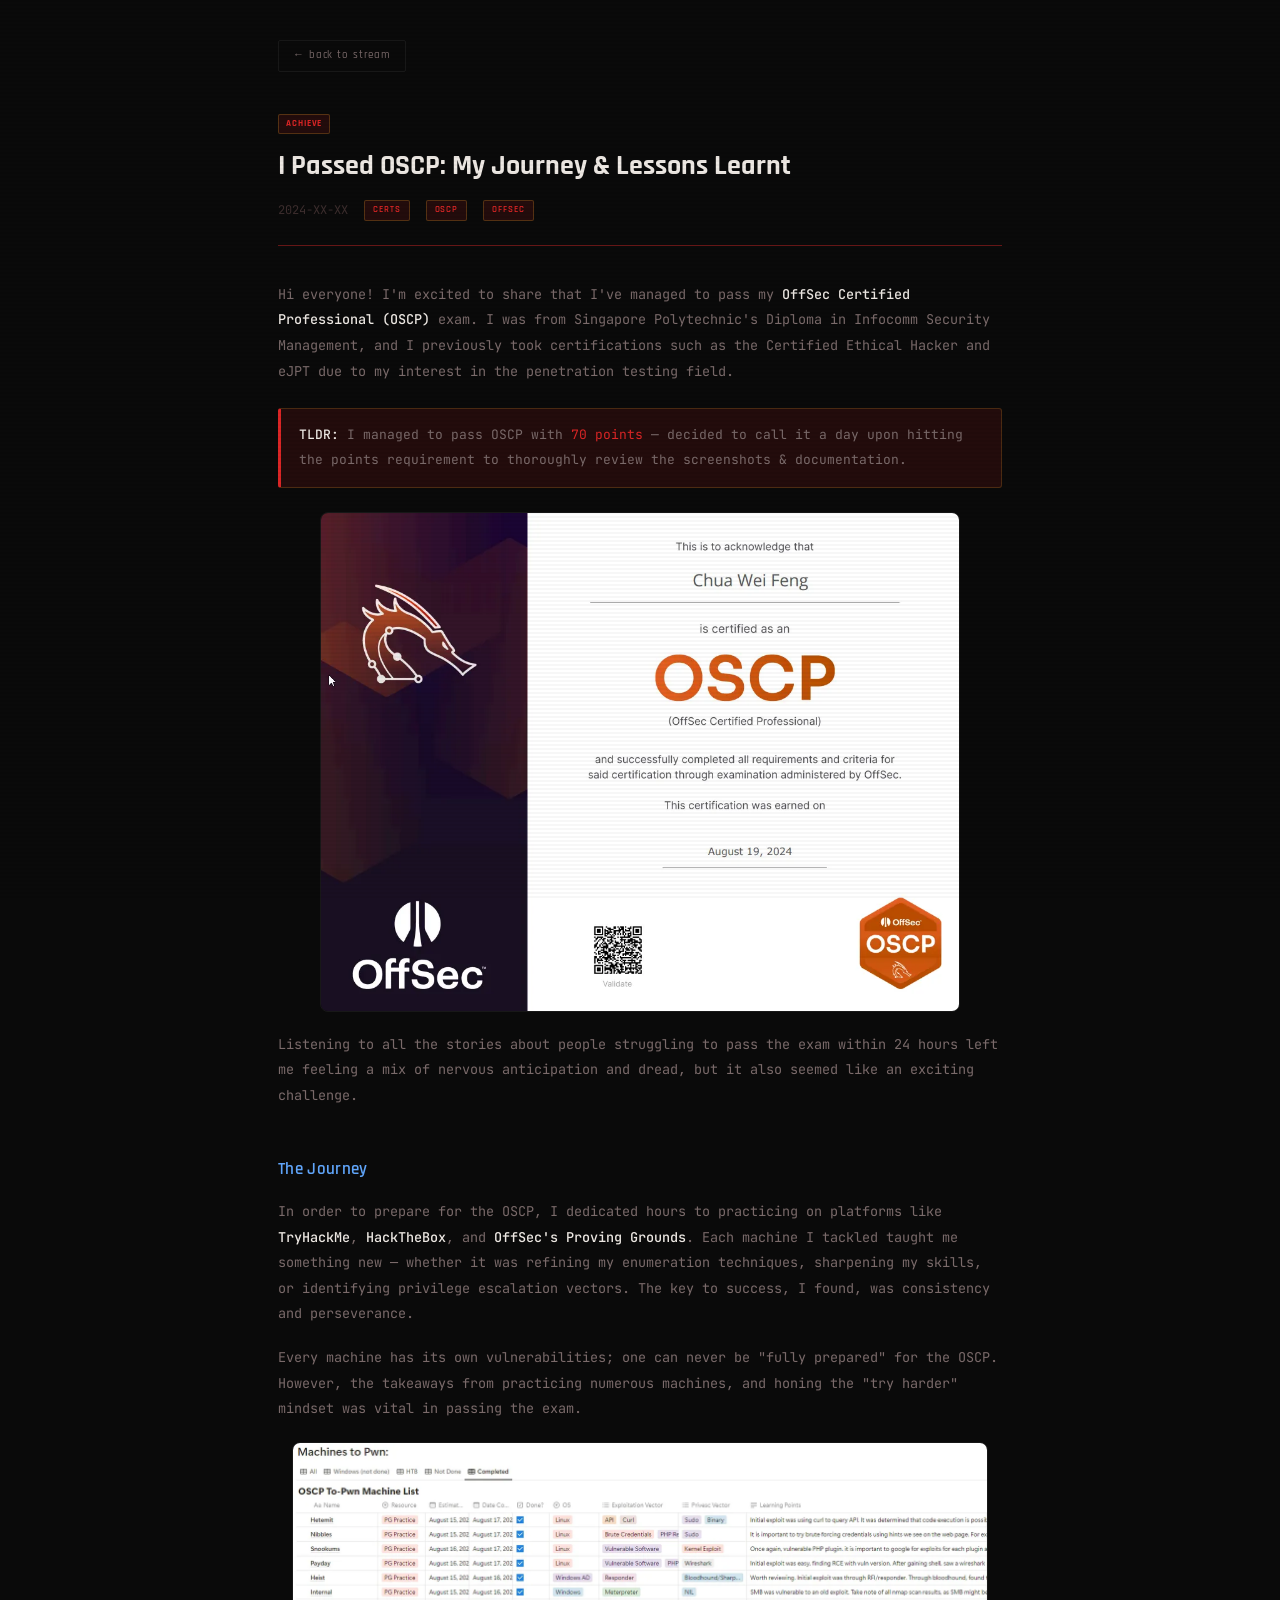
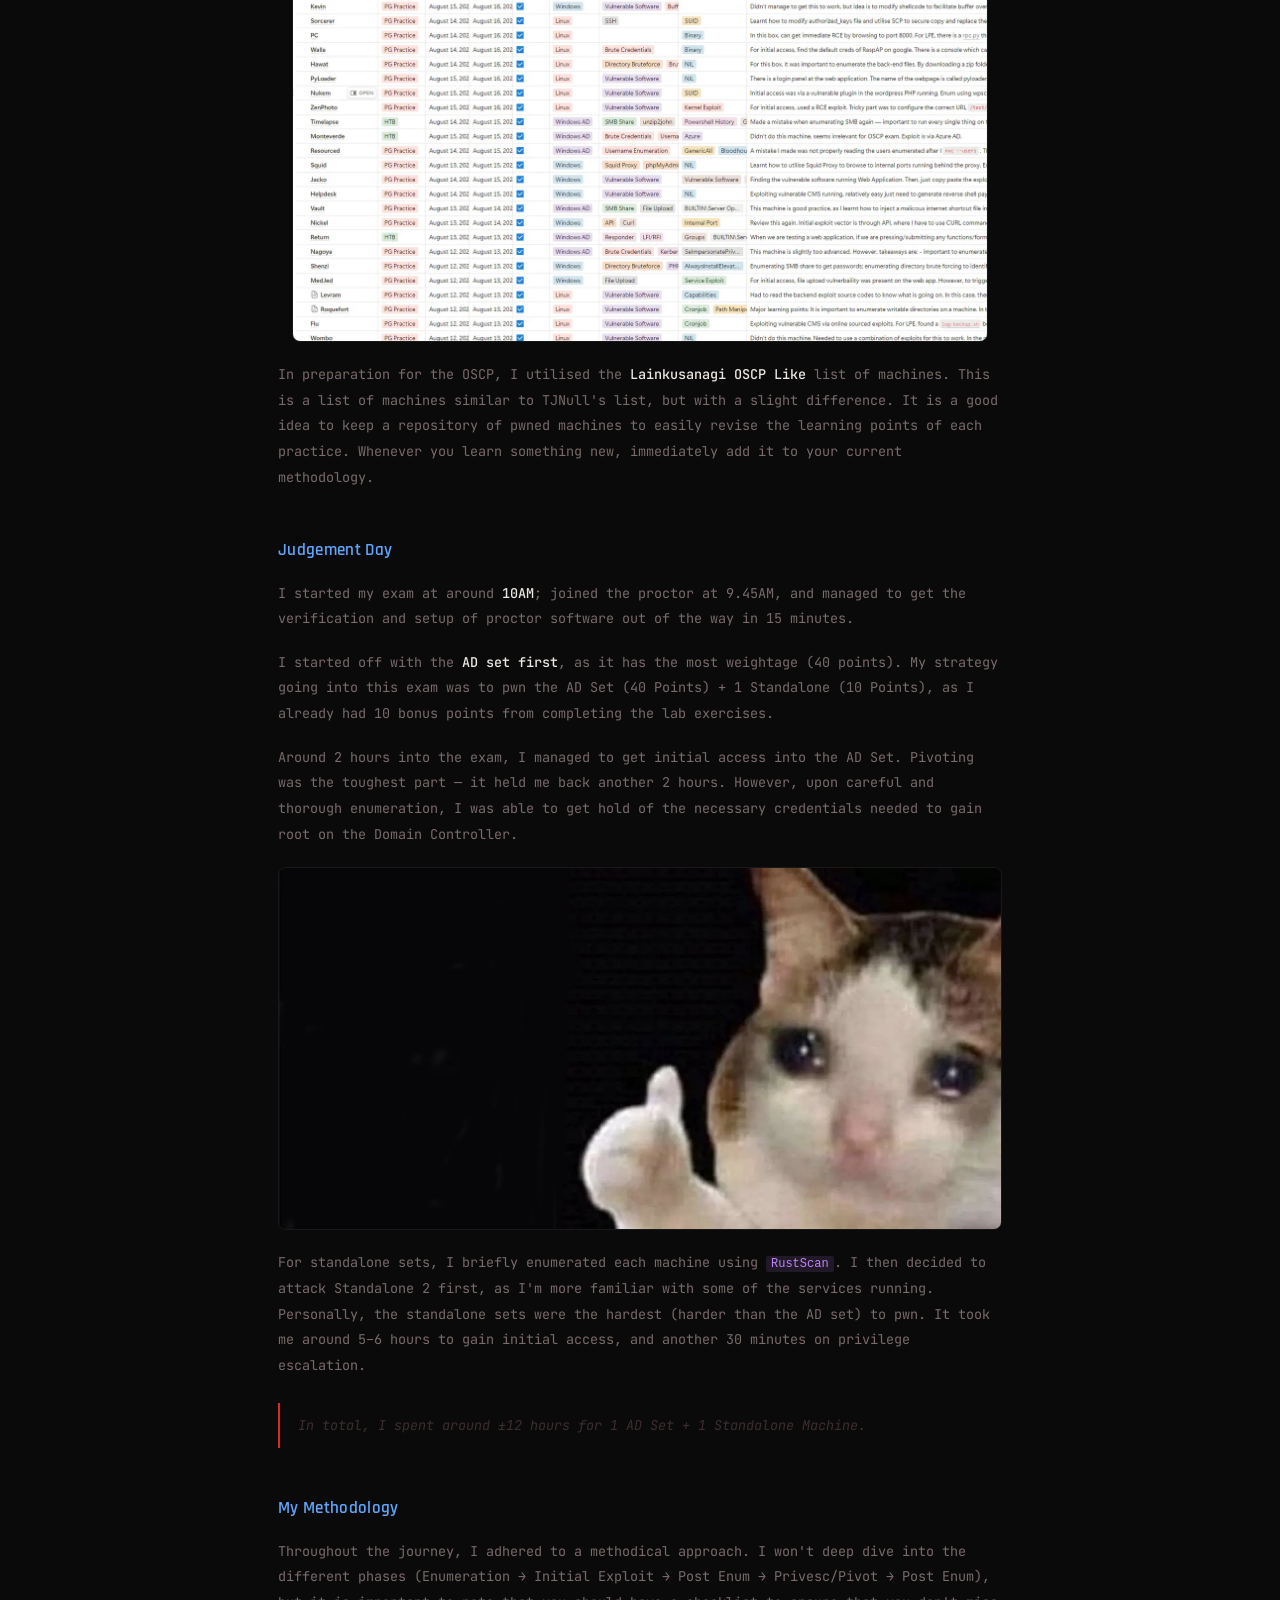
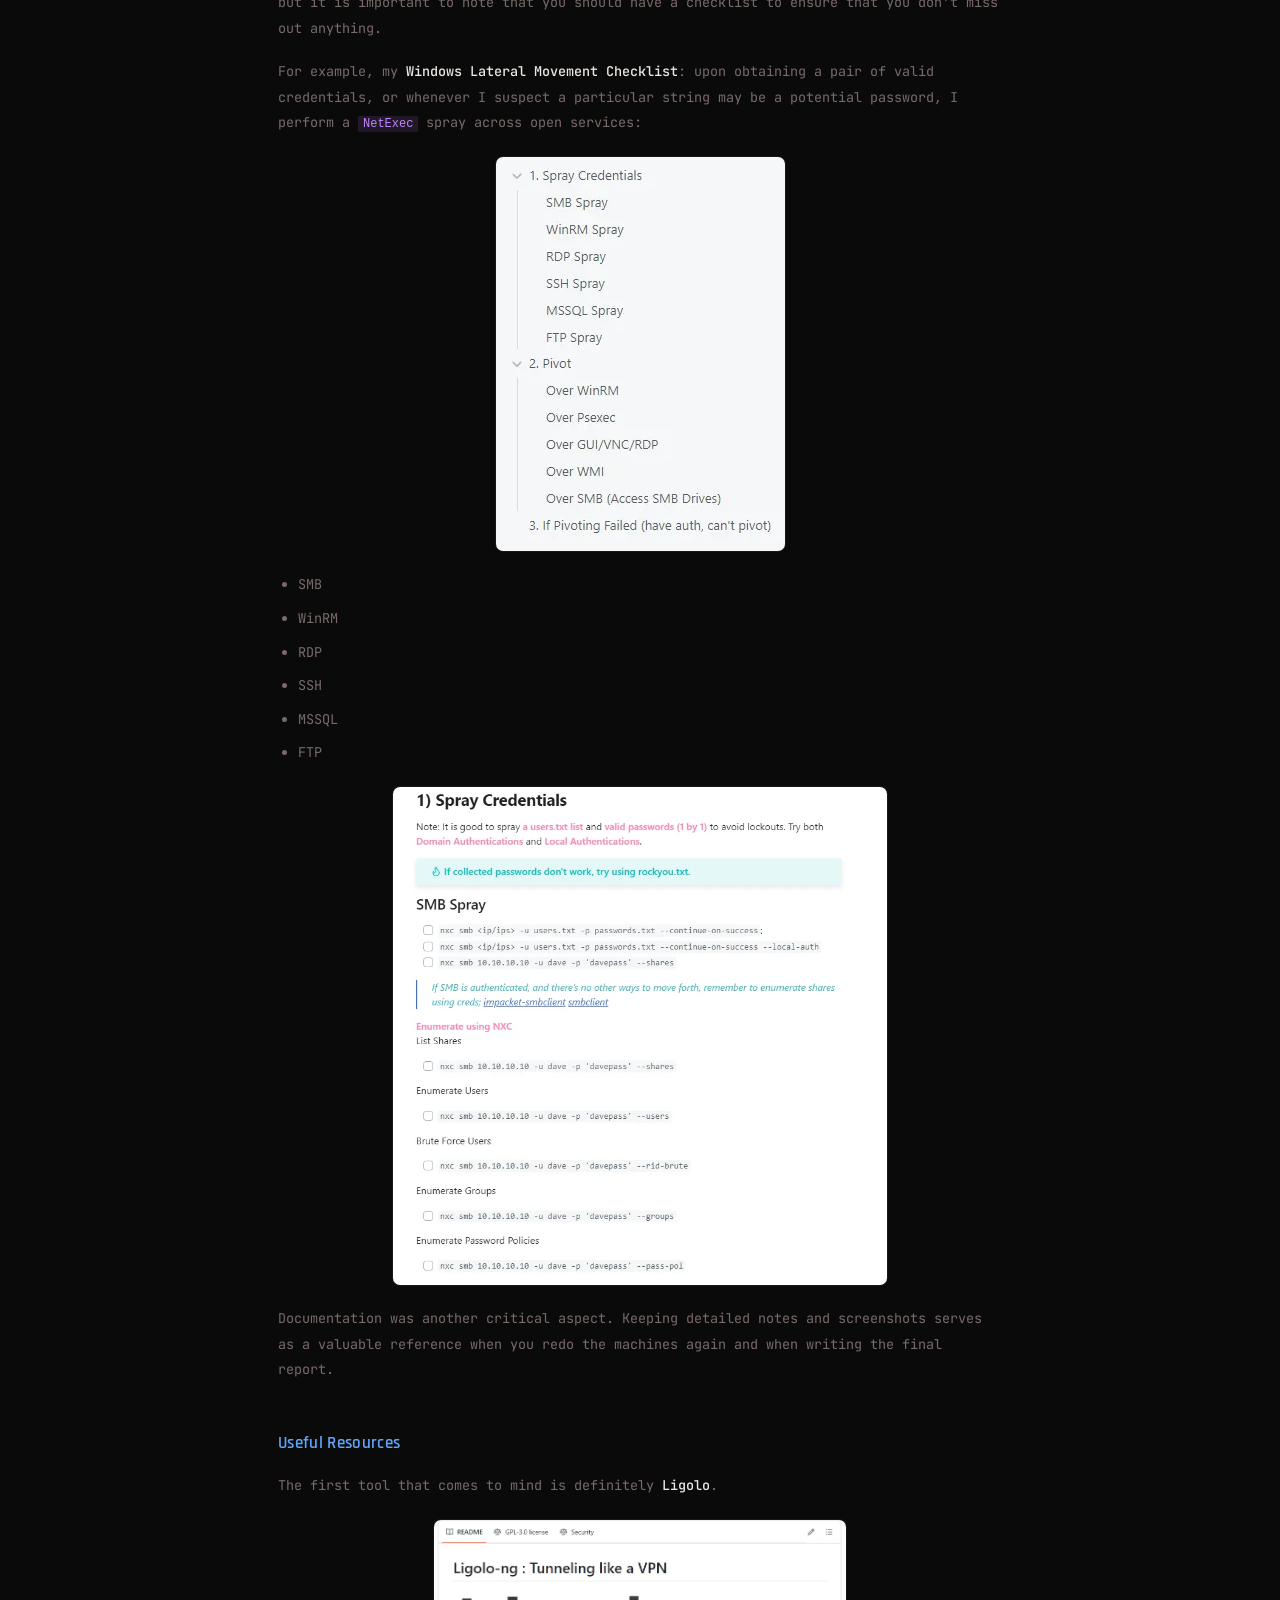
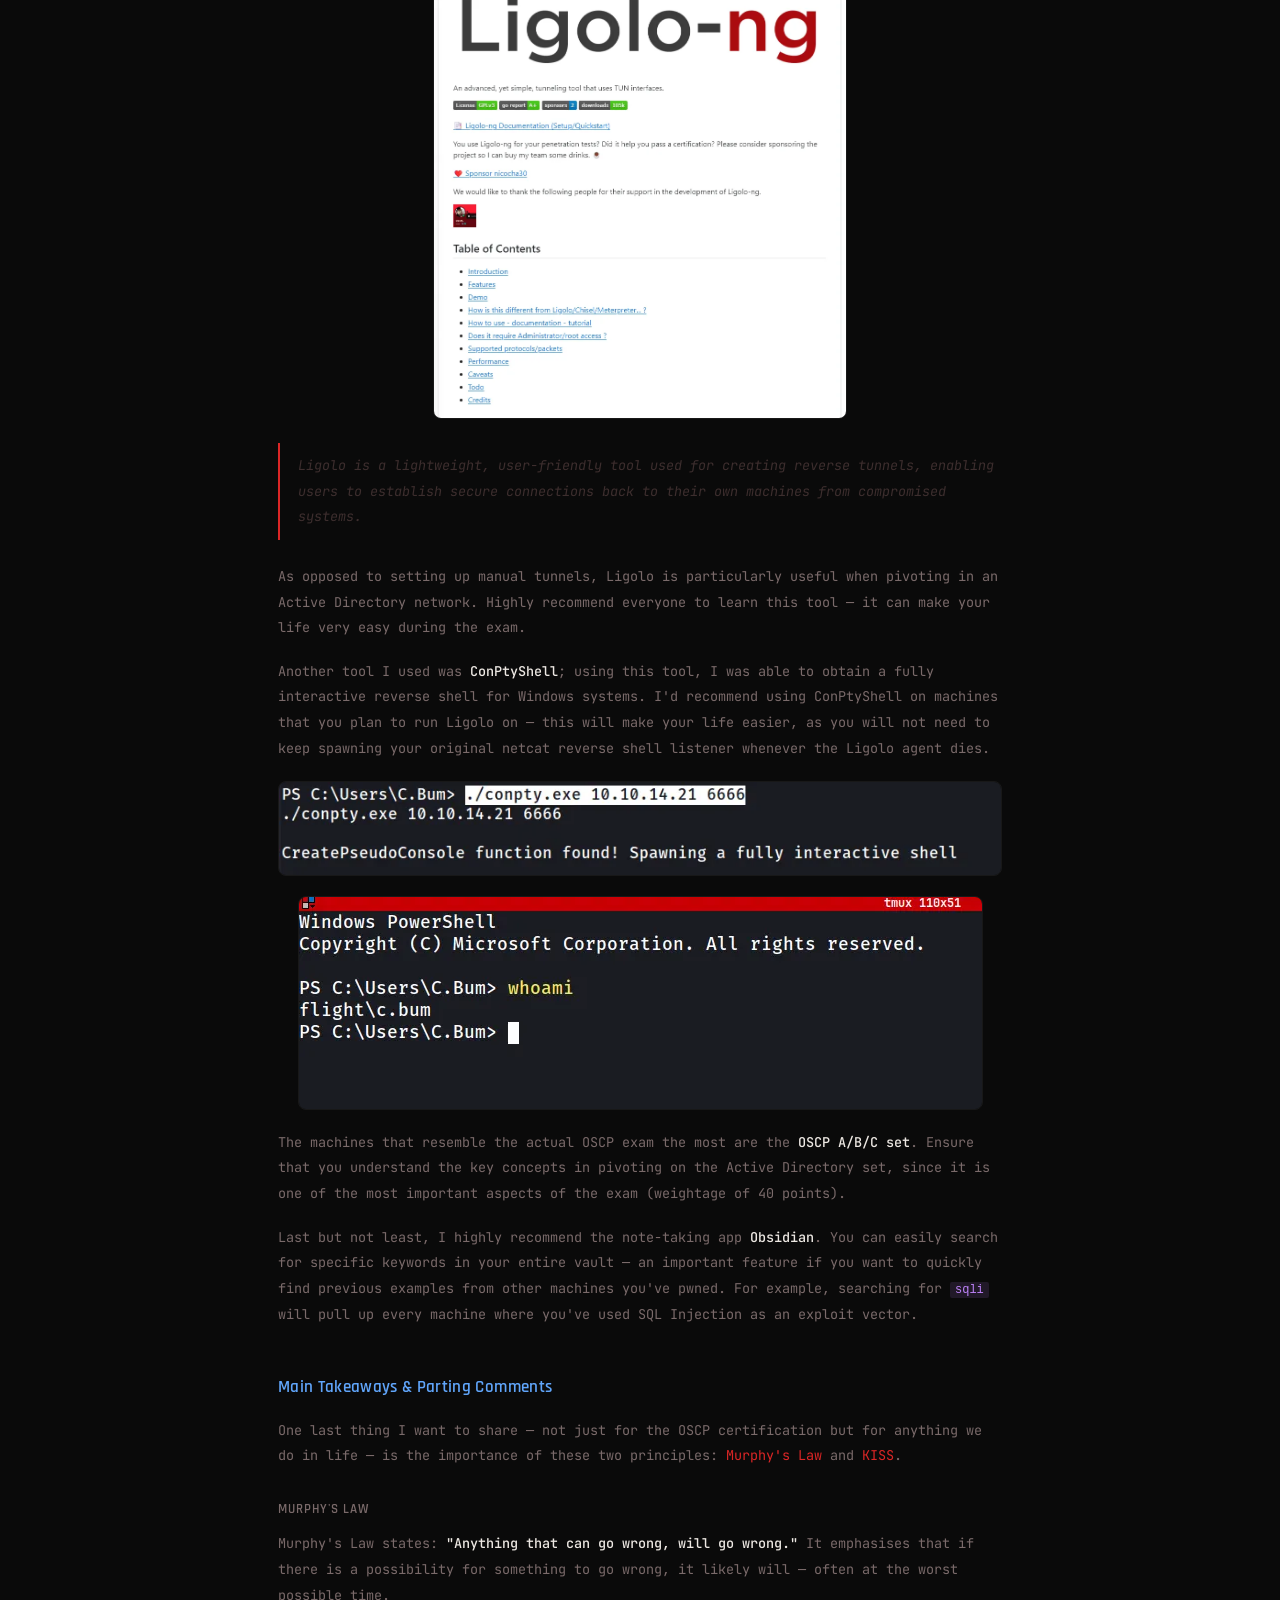
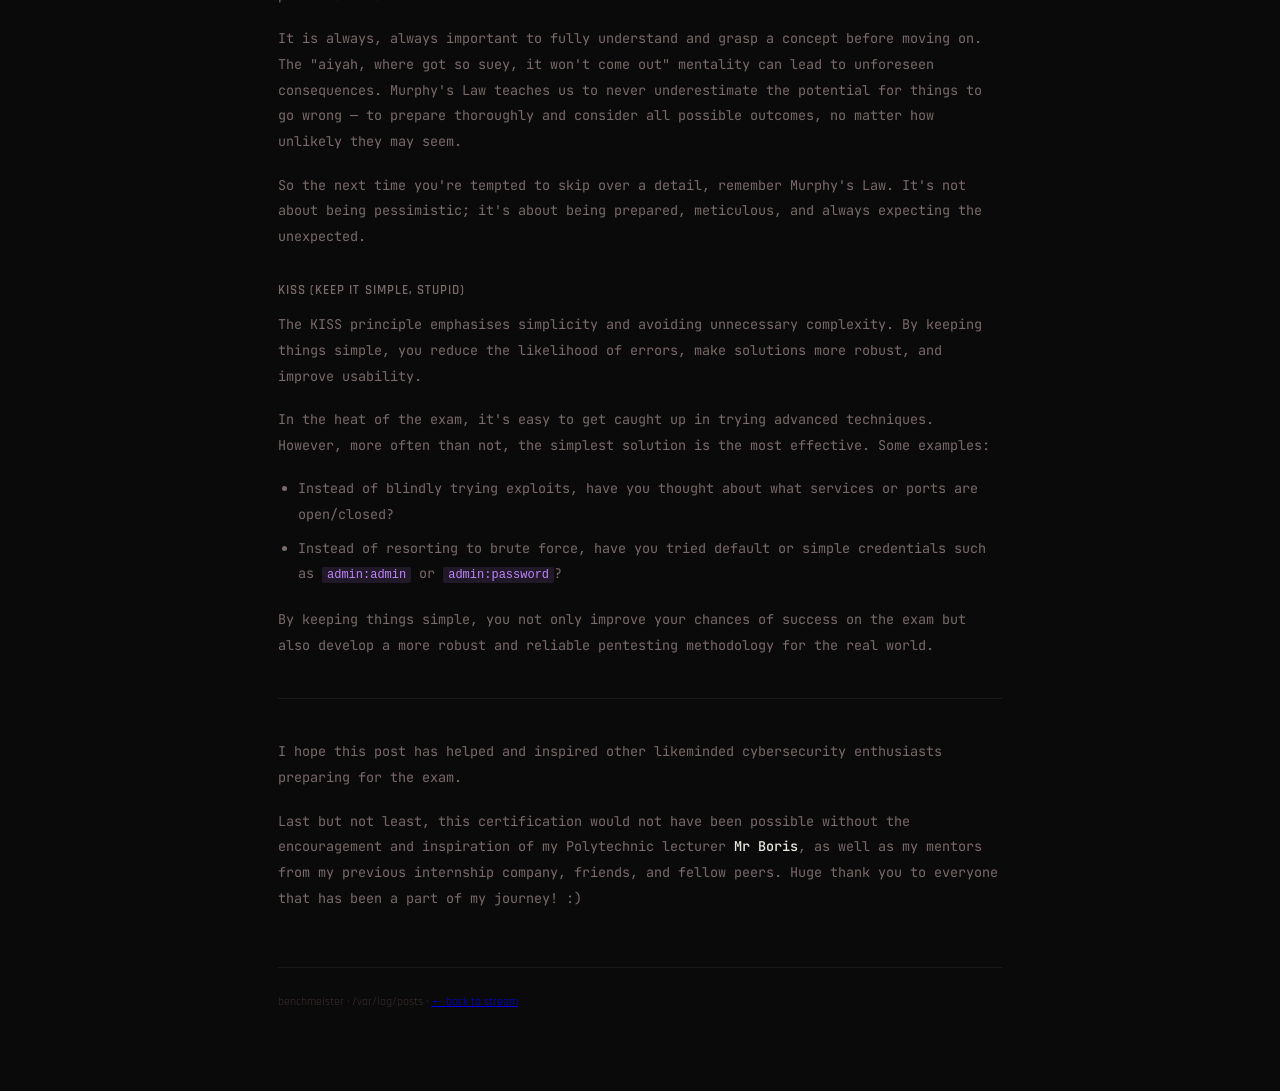
==== posts/post-1.html @ 3be6a938 "Initial Commit" ====
<!DOCTYPE html>
<html lang="en">
<head>
    <meta charset="UTF-8">
    <meta name="viewport" content="width=device-width, initial-scale=1.0">
    <title>I Passed OSCP: My Journey & Lessons Learnt</title>
    <link rel="preconnect" href="https://fonts.googleapis.com">
    <link rel="preconnect" href="https://fonts.gstatic.com" crossorigin>
    <link href="https://fonts.googleapis.com/css2?family=Rajdhani:wght@400;500;600;700&family=JetBrains+Mono:ital,wght@0,300;0,400;0,500;1,300&display=swap" rel="stylesheet">
    <link rel="stylesheet" href="../styles.css">
    <style>
        body {
            overflow: auto;
            height: auto;
        }

        .post-page {
            max-width: 780px;
            margin: 0 auto;
            padding: 40px 28px 80px;
        }

        .post-back-link {
            display: inline-flex;
            align-items: center;
            gap: 6px;
            font-family: var(--font-ui);
            font-size: 11px;
            font-weight: 500;
            letter-spacing: 0.08em;
            color: var(--text-muted);
            text-decoration: none;
            border: 1px solid var(--border);
            padding: 6px 14px;
            border-radius: 2px;
            margin-bottom: 40px;
            display: inline-block;
            transition: all 0.15s;
        }

        .post-back-link:hover {
            color: var(--amber);
            border-color: var(--border-hi);
            transform: translateX(-3px);
        }

        .post-header {
            margin-bottom: 36px;
            padding-bottom: 24px;
            border-bottom: 1px solid var(--border-hi);
        }

        .post-sev {
            font-family: var(--font-ui);
            font-size: 9px;
            font-weight: 700;
            letter-spacing: 0.1em;
            padding: 2px 7px;
            border-radius: 2px;
            display: inline-block;
            margin-bottom: 14px;
            color: var(--amber);
            background: var(--amber-soft);
            border: 1px solid rgba(240,164,41,0.25);
        }

        .post-title {
            font-family: var(--font-ui);
            font-size: 28px;
            font-weight: 700;
            color: var(--text-primary);
            line-height: 1.3;
            margin-bottom: 16px;
        }

        .post-meta {
            display: flex;
            align-items: center;
            gap: 16px;
            flex-wrap: wrap;
        }

        .post-date {
            font-family: var(--font-mono);
            font-size: 12px;
            color: var(--text-dim);
        }

        .post-tag {
            font-family: var(--font-ui);
            font-size: 9px;
            font-weight: 600;
            letter-spacing: 0.1em;
            padding: 2px 8px;
            border-radius: 2px;
            color: var(--amber);
            border: 1px solid rgba(240,164,41,0.25);
            background: var(--amber-soft);
        }

        .post-body {
            font-family: var(--font-mono);
            font-size: 13.5px;
            color: var(--text-muted);
            line-height: 1.9;
        }

        .post-body h2 {
            font-family: var(--font-ui);
            font-size: 17px;
            font-weight: 600;
            color: var(--blue);
            margin: 44px 0 14px;
            letter-spacing: 0.02em;
        }

        .post-body h3 {
            font-family: var(--font-ui);
            font-size: 13px;
            font-weight: 600;
            color: var(--text-muted);
            letter-spacing: 0.08em;
            margin: 28px 0 10px;
            text-transform: uppercase;
        }

        .post-body p {
            margin-bottom: 18px;
        }

        .post-body strong {
            color: var(--text-primary);
            font-weight: 500;
        }

        .post-body em {
            color: var(--amber);
            font-style: normal;
        }

        .post-body ul, .post-body ol {
            margin: 14px 0 20px 20px;
        }

        .post-body li {
            margin-bottom: 8px;
            color: var(--text-muted);
        }

        .post-body code {
            background: var(--purple-soft);
            color: var(--purple);
            padding: 1px 5px;
            border-radius: 2px;
            font-size: 12px;
        }

        .post-body pre {
            background: var(--bg-panel);
            border: 1px solid var(--border);
            border-left: 2px solid var(--amber);
            padding: 18px 20px;
            border-radius: 3px;
            overflow-x: auto;
            margin: 20px 0;
        }

        .post-body pre code {
            background: none;
            color: var(--text-primary);
            padding: 0;
        }

        .post-body a {
            color: var(--blue);
            text-decoration: none;
            border-bottom: 1px solid rgba(90,173,255,0.3);
            transition: 0.15s;
        }

        .post-body a:hover {
            color: var(--amber);
            border-color: rgba(240,164,41,0.4);
        }

        .post-body blockquote {
            border-left: 2px solid var(--amber);
            padding: 10px 0 10px 18px;
            margin: 24px 0;
            color: var(--text-dim);
            font-style: italic;
        }

        .post-body .callout {
            background: var(--amber-soft);
            border: 1px solid rgba(240,164,41,0.2);
            border-left: 3px solid var(--amber);
            border-radius: 3px;
            padding: 14px 18px;
            margin: 24px 0;
            font-size: 13px;
        }

        .post-footer {
            margin-top: 56px;
            padding-top: 24px;
            border-top: 1px solid var(--border);
            font-family: var(--font-ui);
            font-size: 12px;
            color: var(--text-dim);
        }
    </style>
</head>
<body>
    <div class="post-page">

        <a href="../index.html" class="post-back-link">← back to stream</a>

        <header class="post-header">
            <div class="post-sev">ACHIEVE</div>
            <h1 class="post-title">I Passed OSCP: My Journey & Lessons Learnt</h1>
            <div class="post-meta">
                <span class="post-date">2024-XX-XX</span>
                <span class="post-tag">CERTS</span>
                <span class="post-tag">OSCP</span>
                <span class="post-tag">OFFSEC</span>
            </div>
        </header>

        <div class="post-body">

            <p>Hi everyone! I'm excited to share that I've managed to pass my <strong>OffSec Certified Professional (OSCP)</strong> exam. I was from Singapore Polytechnic's Diploma in Infocomm Security Management, and I previously took certifications such as the Certified Ethical Hacker and eJPT due to my interest in the penetration testing field.</p>

            <div class="callout">
                <strong>TLDR:</strong> I managed to pass OSCP with <em>70 points</em> — decided to call it a day upon hitting the points requirement to thoroughly review the screenshots &amp; documentation.
            </div>
            <img src="../images/post1/1.webp" alt="cert">

            <p>Listening to all the stories about people struggling to pass the exam within 24 hours left me feeling a mix of nervous anticipation and dread, but it also seemed like an exciting challenge.</p>

            <h2>The Journey</h2>

            <p>In order to prepare for the OSCP, I dedicated hours to practicing on platforms like <strong>TryHackMe</strong>, <strong>HackTheBox</strong>, and <strong>OffSec's Proving Grounds</strong>. Each machine I tackled taught me something new — whether it was refining my enumeration techniques, sharpening my skills, or identifying privilege escalation vectors. The key to success, I found, was consistency and perseverance.</p>

            <p>Every machine has its own vulnerabilities; one can never be "fully prepared" for the OSCP. However, the takeaways from practicing numerous machines, and honing the "try harder" mindset was vital in passing the exam.</p>
            <img src="../images/post1/2.webp" alt="notion">

            <p>In preparation for the OSCP, I utilised the <strong>Lainkusanagi OSCP Like</strong> list of machines. This is a list of machines similar to TJNull's list, but with a slight difference. It is a good idea to keep a repository of pwned machines to easily revise the learning points of each practice. Whenever you learn something new, immediately add it to your current methodology.</p>

            <h2>Judgement Day</h2>

            <p>I started my exam at around <strong>10AM</strong>; joined the proctor at 9.45AM, and managed to get the verification and setup of proctor software out of the way in 15 minutes.</p>

            <p>I started off with the <strong>AD set first</strong>, as it has the most weightage (40 points). My strategy going into this exam was to pwn the AD Set (40 Points) + 1 Standalone (10 Points), as I already had 10 bonus points from completing the lab exercises.</p>

            <p>Around 2 hours into the exam, I managed to get initial access into the AD Set. Pivoting was the toughest part — it held me back another 2 hours. However, upon careful and thorough enumeration, I was able to get hold of the necessary credentials needed to gain root on the Domain Controller.</p>

            <img src="../images/post1/3.webp" alt="cert">

            <p>For standalone sets, I briefly enumerated each machine using <code>RustScan</code>. I then decided to attack Standalone 2 first, as I'm more familiar with some of the services running. Personally, the standalone sets were the hardest (harder than the AD set) to pwn. It took me around 5–6 hours to gain initial access, and another 30 minutes on privilege escalation.</p>

            <blockquote>In total, I spent around ±12 hours for 1 AD Set + 1 Standalone Machine.</blockquote>

            <h2>My Methodology</h2>

            <p>Throughout the journey, I adhered to a methodical approach. I won't deep dive into the different phases (Enumeration → Initial Exploit → Post Enum → Privesc/Pivot → Post Enum), but it is important to note that you should have a checklist to ensure that you don't miss out anything.</p>

            <p>For example, my <strong>Windows Lateral Movement Checklist</strong>: upon obtaining a pair of valid credentials, or whenever I suspect a particular string may be a potential password, I perform a <code>NetExec</code> spray across open services:</p>
            <img src="../images/post1/4.webp" alt="cert">
            <ul>
                <li>SMB</li>
                <li>WinRM</li>
                <li>RDP</li>
                <li>SSH</li>
                <li>MSSQL</li>
                <li>FTP</li>
            </ul>
            <img src="../images/post1/5.webp" alt="cert">

            <p>Documentation was another critical aspect. Keeping detailed notes and screenshots serves as a valuable reference when you redo the machines again and when writing the final report.</p>

            <h2>Useful Resources</h2>

            <p>The first tool that comes to mind is definitely <strong>Ligolo</strong>.</p>

            <img src="../images/post1/6.webp" alt="cert">

            <blockquote>Ligolo is a lightweight, user-friendly tool used for creating reverse tunnels, enabling users to establish secure connections back to their own machines from compromised systems.</blockquote>

            <p>As opposed to setting up manual tunnels, Ligolo is particularly useful when pivoting in an Active Directory network. Highly recommend everyone to learn this tool — it can make your life very easy during the exam.</p>

            <p>Another tool I used was <strong>ConPtyShell</strong>; using this tool, I was able to obtain a fully interactive reverse shell for Windows systems. I'd recommend using ConPtyShell on machines that you plan to run Ligolo on — this will make your life easier, as you will not need to keep spawning your original netcat reverse shell listener whenever the Ligolo agent dies.</p>

            <img src="../images/post1/7.webp" alt="cert">
            <img src="../images/post1/8.webp" alt="cert">

            <p>The machines that resemble the actual OSCP exam the most are the <strong>OSCP A/B/C set</strong>. Ensure that you understand the key concepts in pivoting on the Active Directory set, since it is one of the most important aspects of the exam (weightage of 40 points).</p>

            <p>Last but not least, I highly recommend the note-taking app <strong>Obsidian</strong>. You can easily search for specific keywords in your entire vault — an important feature if you want to quickly find previous examples from other machines you've pwned. For example, searching for <code>sqli</code> will pull up every machine where you've used SQL Injection as an exploit vector.</p>

            <h2>Main Takeaways & Parting Comments</h2>

            <p>One last thing I want to share — not just for the OSCP certification but for anything we do in life — is the importance of these two principles: <em>Murphy's Law</em> and <em>KISS</em>.</p>

            <h3>Murphy's Law</h3>

            <p>Murphy's Law states: <strong>"Anything that can go wrong, will go wrong."</strong> It emphasises that if there is a possibility for something to go wrong, it likely will — often at the worst possible time.</p>

            <p>It is always, always important to fully understand and grasp a concept before moving on. The "aiyah, where got so suey, it won't come out" mentality can lead to unforeseen consequences. Murphy's Law teaches us to never underestimate the potential for things to go wrong — to prepare thoroughly and consider all possible outcomes, no matter how unlikely they may seem.</p>

            <p>So the next time you're tempted to skip over a detail, remember Murphy's Law. It's not about being pessimistic; it's about being prepared, meticulous, and always expecting the unexpected.</p>

            <h3>KISS (Keep It Simple, Stupid)</h3>

            <p>The KISS principle emphasises simplicity and avoiding unnecessary complexity. By keeping things simple, you reduce the likelihood of errors, make solutions more robust, and improve usability.</p>

            <p>In the heat of the exam, it's easy to get caught up in trying advanced techniques. However, more often than not, the simplest solution is the most effective. Some examples:</p>

            <ul>
                <li>Instead of blindly trying exploits, have you thought about what services or ports are open/closed?</li>
                <li>Instead of resorting to brute force, have you tried default or simple credentials such as <code>admin:admin</code> or <code>admin:password</code>?</li>
            </ul>

            <p>By keeping things simple, you not only improve your chances of success on the exam but also develop a more robust and reliable pentesting methodology for the real world.</p>

            <hr style="border:none; border-top: 1px solid var(--border); margin: 40px 0;">

            <p>I hope this post has helped and inspired other likeminded cybersecurity enthusiasts preparing for the exam.</p>

            <p>Last but not least, this certification would not have been possible without the encouragement and inspiration of my Polytechnic lecturer <strong>Mr Boris</strong>, as well as my mentors from my previous internship company, friends, and fellow peers. Huge thank you to everyone that has been a part of my journey! :)</p>

        </div>

        <footer class="post-footer">
            benchmeister · /var/log/posts · <a href="../index.html">← back to stream</a>
        </footer>

    </div>
</body>
</html>
---- styles.css ----
/* ─── Design System — Bloodhound theme ──────────────────────── */
:root {
    --bg-deep:       #0a0a0a;
    --bg-panel:      #0f0f0f;
    --bg-panel-alt:  #141414;
    --bg-row:        #141414;
    --bg-row-hover:  #1c1c1c;
    --border:        rgba(255,255,255,0.06);
    --border-hi:     rgba(220,38,38,0.45);
    --text-primary:  #ede8e3;
    --text-muted:    #7a6a6a;
    --text-dim:      #3d2e2e;

    /* Primary — crimson */
    --amber:         #dc2626;
    --amber-soft:    rgba(220,38,38,0.12);
    --amber-glow:    rgba(220,38,38,0.4);

    /* Cert badge — cool blue */
    --blue:          #60a5fa;
    --blue-soft:     rgba(96,165,250,0.12);

    /* Code highlight */
    --purple:        #c084fc;
    --purple-soft:   rgba(192,132,252,0.12);

    /* Success / deploy green */
    --emerald:       #4ade80;
    --emerald-soft:  rgba(74,222,128,0.12);

    /* Threat intel — orange (distinct from crimson primary) */
    --red:           #f97316;
    --red-soft:      rgba(249,115,22,0.12);

    /* Accent yellow */
    --cyan:          #facc15;
    --cyan-soft:     rgba(250,204,21,0.12);

    --font-ui:   'Rajdhani', sans-serif;
    --font-mono: 'JetBrains Mono', monospace;
}

/* ─── Reset ─────────────────────────────────────────────────── */
*, *::before, *::after { box-sizing: border-box; margin: 0; padding: 0; }

html { height: 100%; }

body {
    font-family: var(--font-mono);
    background: var(--bg-deep);
    color: var(--text-primary);
    height: 100vh;
    display: flex;
    flex-direction: column;
    overflow: hidden;
    font-size: 13px;
    line-height: 1.6;
}

body::after {
    content: '';
    position: fixed;
    inset: 0;
    background: repeating-linear-gradient(
        0deg,
        transparent,
        transparent 2px,
        rgba(0,0,0,0.03) 2px,
        rgba(0,0,0,0.03) 4px
    );
    pointer-events: none;
    z-index: 9999;
}

/* ─── Top Bar ────────────────────────────────────────────────── */
.topbar {
    display: flex;
    align-items: center;
    justify-content: space-between;
    height: 40px;
    padding: 0 20px;
    background: var(--bg-panel);
    border-bottom: 1px solid var(--border);
    flex-shrink: 0;
    font-family: var(--font-ui);
    font-size: 11px;
    letter-spacing: 0.04em;
    animation: slideDown 0.4s ease-out;
}

@keyframes slideDown {
    from { transform: translateY(-100%); opacity: 0; }
    to   { transform: translateY(0);     opacity: 1; }
}

.topbar-left,
.topbar-right {
    display: flex;
    align-items: center;
    gap: 10px;
}

.topbar-live {
    display: flex;
    align-items: center;
    gap: 6px;
    color: var(--emerald);
    font-weight: 600;
    font-size: 10px;
    letter-spacing: 0.12em;
    padding: 3px 8px;
    border: 1px solid rgba(52,211,153,0.3);
    border-radius: 2px;
    background: rgba(52,211,153,0.06);
}

.topbar-dot {
    width: 6px;
    height: 6px;
    border-radius: 50%;
    background: var(--emerald);
    box-shadow: 0 0 6px var(--emerald);
    animation: pulse-green 2s ease-in-out infinite;
}

@keyframes pulse-green {
    0%, 100% { opacity: 1; box-shadow: 0 0 6px var(--emerald); }
    50%       { opacity: 0.4; box-shadow: none; }
}

@keyframes pulse-amber {
    0%, 100% { opacity: 1; box-shadow: 0 0 7px var(--amber); }
    50%       { opacity: 0.45; box-shadow: none; }
}

.topbar-sep  { color: var(--text-dim); }
.topbar-host { color: var(--amber); font-weight: 600; }
.topbar-path { color: var(--text-muted); }
.topbar-item { color: var(--text-muted); font-size: 11px; }
.topbar-num  { color: var(--text-primary); font-weight: 600; }
.topbar-num.ok { color: var(--emerald); }

/* ─── Workspace ──────────────────────────────────────────────── */
.workspace {
    display: grid;
    grid-template-columns: 220px 1fr 280px;
    flex: 1;
    overflow: hidden;
    animation: fadeIn 0.5s ease-out 0.1s both;
}

@keyframes fadeIn {
    from { opacity: 0; }
    to   { opacity: 1; }
}

/* ─── Panel Base ─────────────────────────────────────────────── */
.panel {
    display: flex;
    flex-direction: column;
    background: var(--bg-panel);
    overflow: hidden;
    border-right: 1px solid var(--border);
}

.panel:last-child { border-right: none; border-left: 1px solid var(--border); }

.panel-header {
    display: flex;
    align-items: center;
    justify-content: space-between;
    padding: 12px 18px;
    border-bottom: 1px solid var(--border);
    flex-shrink: 0;
}

.panel-title {
    font-family: var(--font-ui);
    font-size: 10px;
    font-weight: 600;
    letter-spacing: 0.14em;
    color: var(--amber);
}

.panel-icon { color: var(--text-dim); font-size: 14px; }

/* ─── Lens Panel (left filter) ───────────────────────────────── */
.panel-lens { overflow-y: auto; }

.lens-search {
    display: flex;
    align-items: center;
    gap: 8px;
    padding: 12px 18px;
    border-bottom: 1px solid var(--border);
}

.lens-search-icon { color: var(--text-dim); font-size: 16px; flex-shrink: 0; }

.lens-input {
    background: transparent;
    border: none;
    outline: none;
    color: var(--text-primary);
    font-family: var(--font-mono);
    font-size: 12px;
    width: 100%;
    caret-color: var(--amber);
}

.lens-input::placeholder { color: var(--text-dim); }

.lens-label {
    font-family: var(--font-ui);
    font-size: 9px;
    font-weight: 600;
    letter-spacing: 0.16em;
    color: var(--text-dim);
    padding: 14px 18px 6px;
}

.lens-list {
    display: flex;
    flex-direction: column;
    padding: 0 10px 8px;
}

.lens-btn {
    display: flex;
    align-items: center;
    gap: 9px;
    padding: 7px 8px;
    background: transparent;
    border: none;
    border-radius: 4px;
    cursor: pointer;
    transition: background 0.15s;
    width: 100%;
    text-align: left;
}

.lens-btn:hover  { background: var(--bg-row); }
.lens-btn.active { background: var(--amber-soft); }
.lens-btn.active .lens-name { color: var(--amber); }

.lens-dot {
    width: 7px;
    height: 7px;
    border-radius: 50%;
    flex-shrink: 0;
}

.dot-all    { background: var(--text-muted); }
.dot-certs  { background: var(--blue);    box-shadow: 0 0 4px var(--blue); }
.dot-deploy { background: var(--emerald); box-shadow: 0 0 4px var(--emerald); }
.dot-ti     { background: var(--red);     box-shadow: 0 0 4px var(--red); }

.lens-name {
    font-family: var(--font-ui);
    font-size: 11px;
    font-weight: 500;
    color: var(--text-muted);
    letter-spacing: 0.06em;
    flex: 1;
}

.lens-count {
    font-family: var(--font-mono);
    font-size: 10px;
    color: var(--text-dim);
}

.lens-divider {
    height: 1px;
    background: var(--border);
    margin: 8px 18px 0;
}

.lens-stats {
    display: grid;
    grid-template-columns: 1fr 1fr;
    gap: 8px;
    padding: 12px 18px;
}

.lens-stat {
    background: var(--bg-row);
    border: 1px solid var(--border);
    border-radius: 4px;
    padding: 10px 10px 8px;
    text-align: center;
}

.lens-stat-val {
    font-family: var(--font-ui);
    font-size: 18px;
    font-weight: 700;
    color: var(--amber);
    line-height: 1.2;
}

.lens-stat-label {
    font-family: var(--font-ui);
    font-size: 8px;
    letter-spacing: 0.14em;
    color: var(--text-dim);
    margin-top: 2px;
}

/* ─── Feed Panel (center stream) ────────────────────────────── */
.panel-feed {
    background: var(--bg-deep);
    overflow-y: auto;
    border-right: 1px solid var(--border);
}

.panel-feed .panel-header {
    position: sticky;
    top: 0;
    background: var(--bg-deep);
    z-index: 10;
    border-bottom: 1px solid var(--border-hi);
}

.feed-hdr-right { display: flex; align-items: center; gap: 12px; }

.feed-counter {
    font-family: var(--font-mono);
    font-size: 11px;
    color: var(--text-muted);
}

.feed-intro {
    padding: 20px 24px 16px;
    border-bottom: 1px solid var(--border);
}

.feed-lead {
    font-family: var(--font-ui);
    font-size: 14px;
    color: var(--text-primary);
    font-weight: 400;
    margin-bottom: 6px;
}

.feed-sub {
    font-size: 12px;
    color: var(--text-muted);
    font-style: italic;
}

.feed-cols {
    display: grid;
    grid-template-columns: 100px 80px 90px 1fr;
    gap: 12px;
    padding: 8px 24px;
    font-family: var(--font-ui);
    font-size: 9px;
    letter-spacing: 0.14em;
    color: var(--text-dim);
    border-bottom: 1px solid var(--border);
    position: sticky;
    top: 41px;
    background: var(--bg-deep);
    z-index: 9;
}

/* ─── Feed Entries ───────────────────────────────────────────── */
.feed-list {
    display: flex;
    flex-direction: column;
}

.feed-entry {
    border-bottom: 1px solid var(--border);
    cursor: pointer;
    transition: background 0.15s;
    animation: entryIn 0.35s ease-out both;
}

.feed-entry:hover { background: var(--bg-row); }
.feed-entry.open  { background: var(--bg-row-hover); }
.feed-entry.hidden { display: none; }

.feed-entry:nth-child(1)  { animation-delay: 0.05s; }
.feed-entry:nth-child(2)  { animation-delay: 0.10s; }
.feed-entry:nth-child(3)  { animation-delay: 0.15s; }
.feed-entry:nth-child(4)  { animation-delay: 0.20s; }
.feed-entry:nth-child(5)  { animation-delay: 0.25s; }
.feed-entry:nth-child(6)  { animation-delay: 0.30s; }
.feed-entry:nth-child(7)  { animation-delay: 0.35s; }
.feed-entry:nth-child(8)  { animation-delay: 0.40s; }
.feed-entry:nth-child(9)  { animation-delay: 0.45s; }
.feed-entry:nth-child(10) { animation-delay: 0.50s; }

@keyframes entryIn {
    from { opacity: 0; transform: translateX(-8px); }
    to   { opacity: 1; transform: translateX(0); }
}

.feed-row {
    display: grid;
    grid-template-columns: 100px 80px 90px 1fr;
    gap: 12px;
    align-items: baseline;
    padding: 13px 24px;
}

.feed-ts {
    font-family: var(--font-mono);
    font-size: 11px;
    color: var(--text-dim);
    font-weight: 300;
    white-space: nowrap;
}

.feed-sev {
    font-family: var(--font-ui);
    font-size: 9px;
    font-weight: 700;
    letter-spacing: 0.1em;
    padding: 2px 7px;
    border-radius: 2px;
    display: inline-block;
    white-space: nowrap;
}

.sev-certs  { color: var(--blue);    background: var(--blue-soft);    border: 1px solid rgba(90,173,255,0.25); }
.sev-deploy { color: var(--emerald); background: var(--emerald-soft); border: 1px solid rgba(52,211,153,0.25); }
.sev-ti     { color: var(--red);     background: var(--red-soft);     border: 1px solid rgba(248,113,113,0.25); }

.feed-id {
    font-family: var(--font-mono);
    font-size: 11px;
    color: var(--text-dim);
    font-weight: 300;
}

.feed-msg {
    font-family: var(--font-mono);
    font-size: 12.5px;
    color: var(--text-primary);
    font-weight: 400;
}

.feed-expand {
    display: grid;
    grid-template-rows: 0fr;
    transition: grid-template-rows 0.25s ease;
}

.feed-entry.open .feed-expand { grid-template-rows: 1fr; }

.feed-expand-body {
    overflow: hidden;
    padding: 0 24px 0 calc(24px + 100px + 80px + 90px + 36px);
}

.feed-entry.open .feed-expand-body { padding-bottom: 14px; }

.feed-summary {
    font-size: 12px;
    color: var(--text-muted);
    font-style: italic;
    margin-bottom: 10px;
}

.feed-read {
    display: inline-block;
    font-family: var(--font-ui);
    font-size: 10px;
    font-weight: 600;
    letter-spacing: 0.1em;
    color: var(--amber);
    text-decoration: none;
    border: 1px solid var(--border-hi);
    padding: 4px 12px;
    border-radius: 2px;
    background: var(--amber-soft);
    transition: all 0.15s;
}

.feed-read:hover {
    background: rgba(240,164,41,0.2);
    box-shadow: 0 0 12px var(--amber-glow);
}

/* ─── Post View ──────────────────────────────────────────────── */
.back-btn {
    display: inline-flex;
    align-items: center;
    gap: 6px;
    font-family: var(--font-ui);
    font-size: 11px;
    font-weight: 500;
    letter-spacing: 0.08em;
    color: var(--text-muted);
    background: transparent;
    border: 1px solid var(--border);
    padding: 6px 14px;
    border-radius: 2px;
    cursor: pointer;
    margin: 20px 24px 0;
    transition: all 0.15s;
}

.back-btn:hover {
    color: var(--amber);
    border-color: var(--border-hi);
    transform: translateX(-3px);
}

#post-content-container {
    padding: 0;
    color: var(--text-primary);
    line-height: 1.85;
    font-size: 14px;
}

#post-content-container h1 {
    font-family: var(--font-ui);
    font-size: 26px;
    font-weight: 700;
    color: var(--amber);
    margin-bottom: 16px;
}

#post-content-container h2 {
    font-family: var(--font-ui);
    font-size: 18px;
    font-weight: 600;
    color: var(--blue);
    margin: 36px 0 14px;
}

#post-content-container h3 {
    font-family: var(--font-ui);
    font-size: 14px;
    font-weight: 600;
    color: var(--text-muted);
    letter-spacing: 0.06em;
    margin: 24px 0 10px;
}

#post-content-container p { margin-bottom: 16px; }

#post-content-container code {
    background: var(--purple-soft);
    color: var(--purple);
    padding: 1px 5px;
    border-radius: 2px;
    font-size: 12px;
}

#post-content-container pre {
    background: var(--bg-panel);
    border: 1px solid var(--border);
    border-left: 2px solid var(--amber);
    padding: 18px 20px;
    border-radius: 3px;
    overflow-x: auto;
    margin: 20px 0;
}

#post-content-container pre code { background: none; padding: 0; color: var(--text-primary); }

#post-content-container a {
    color: var(--blue);
    text-decoration: none;
    border-bottom: 1px solid rgba(90,173,255,0.3);
    transition: 0.15s;
}

#post-content-container a:hover { color: var(--amber); border-color: rgba(240,164,41,0.4); }

#post-content-container blockquote {
    border-left: 2px solid var(--amber);
    padding-left: 18px;
    color: var(--text-muted);
    font-style: italic;
    margin: 20px 0;
}

/* ─── Post page styles (used both inline + standalone) ──────── */
.post-page {
    max-width: 780px;
    margin: 0 auto;
    padding: 32px 28px 80px;
}

.post-header {
    margin-bottom: 36px;
    padding-bottom: 24px;
    border-bottom: 1px solid var(--border-hi);
}

.post-sev {
    font-family: var(--font-ui);
    font-size: 9px;
    font-weight: 700;
    letter-spacing: 0.1em;
    padding: 2px 7px;
    border-radius: 2px;
    display: inline-block;
    margin-bottom: 14px;
    color: var(--amber);
    background: var(--amber-soft);
    border: 1px solid rgba(240,164,41,0.25);
}

.post-title {
    font-family: var(--font-ui);
    font-size: 28px;
    font-weight: 700;
    color: var(--text-primary);
    line-height: 1.3;
    margin-bottom: 16px;
}

.post-meta {
    display: flex;
    align-items: center;
    gap: 16px;
    flex-wrap: wrap;
}

.post-date {
    font-family: var(--font-mono);
    font-size: 12px;
    color: var(--text-dim);
}

.post-tag {
    font-family: var(--font-ui);
    font-size: 9px;
    font-weight: 600;
    letter-spacing: 0.1em;
    padding: 2px 8px;
    border-radius: 2px;
    color: var(--amber);
    border: 1px solid rgba(240,164,41,0.25);
    background: var(--amber-soft);
}

.post-body {
    font-family: var(--font-mono);
    font-size: 13.5px;
    color: var(--text-muted);
    line-height: 1.9;
}

.post-body h2 {
    font-family: var(--font-ui);
    font-size: 17px;
    font-weight: 600;
    color: var(--blue);
    margin: 44px 0 14px;
    letter-spacing: 0.02em;
}

.post-body h3 {
    font-family: var(--font-ui);
    font-size: 13px;
    font-weight: 600;
    color: var(--text-muted);
    letter-spacing: 0.08em;
    margin: 28px 0 10px;
    text-transform: uppercase;
}

.post-body p    { margin-bottom: 18px; }
.post-body strong { color: var(--text-primary); font-weight: 500; }
.post-body em   { color: var(--amber); font-style: normal; }

.post-body ul,
.post-body ol   { margin: 14px 0 20px 20px; }
.post-body li   { margin-bottom: 8px; color: var(--text-muted); }

.post-body code {
    background: var(--purple-soft);
    color: var(--purple);
    padding: 1px 5px;
    border-radius: 2px;
    font-size: 12px;
}

.post-body pre {
    background: var(--bg-panel);
    border: 1px solid var(--border);
    border-left: 2px solid var(--amber);
    padding: 18px 20px;
    border-radius: 3px;
    overflow-x: auto;
    margin: 20px 0;
}

.post-body pre code { background: none; color: var(--text-primary); padding: 0; }

.post-body a {
    color: var(--blue);
    text-decoration: none;
    border-bottom: 1px solid rgba(90,173,255,0.3);
    transition: 0.15s;
}

.post-body a:hover { color: var(--amber); border-color: rgba(240,164,41,0.4); }

.post-body blockquote {
    border-left: 2px solid var(--amber);
    padding: 10px 0 10px 18px;
    margin: 24px 0;
    color: var(--text-dim);
    font-style: italic;
}

.post-body img,
.post-content img,
article img {
    display: block;
    max-width: 100%;
    max-height: 500px;
    width: auto;
    height: auto;
    margin: 20px auto;
    border-radius: 8px;
    border: 1px solid var(--border);
}

.callout {
    background: var(--amber-soft);
    border: 1px solid rgba(240,164,41,0.2);
    border-left: 3px solid var(--amber);
    border-radius: 3px;
    padding: 14px 18px;
    margin: 24px 0;
    font-size: 13px;
}

.post-footer {
    margin-top: 56px;
    padding-top: 24px;
    border-top: 1px solid var(--border);
    font-family: var(--font-ui);
    font-size: 12px;
    color: var(--text-dim);
}

/* ─── Fake Terminal Widget ───────────────────────────────────── */
.term-widget {
    margin: 10px 14px 16px;
    border: 1px solid rgba(220,38,38,0.25);
    border-radius: 5px;
    overflow: hidden;
    background: #050505;
    flex-shrink: 0;
}

.term-titlebar {
    display: flex;
    align-items: center;
    gap: 5px;
    padding: 6px 10px;
    background: #111;
    border-bottom: 1px solid rgba(220,38,38,0.15);
}

.term-trafficlight {
    width: 8px;
    height: 8px;
    border-radius: 50%;
    flex-shrink: 0;
}

.tl-red    { background: #ff5f57; }
.tl-yellow { background: #ffbd2e; }
.tl-green  { background: #28ca41; }

.term-titlebar-label {
    font-family: var(--font-mono);
    font-size: 9px;
    color: #444;
    margin-left: 4px;
    letter-spacing: 0.03em;
}

.term-body {
    height: 190px;
    overflow-y: auto;
    padding: 8px 10px 10px;
    font-family: var(--font-mono);
    font-size: 10px;
    line-height: 1.65;
    scrollbar-width: none;
}

.term-body::-webkit-scrollbar { display: none; }

.term-line { white-space: pre-wrap; word-break: break-all; }

.term-prompt-top { color: #22c55e; }
.term-prompt-sym { color: #22c55e; }
.term-cmd-text   { color: #f0f0f0; }
.term-cursor     { color: #dc2626; animation: blink 1s step-end infinite; }

@keyframes blink {
    0%, 100% { opacity: 1; }
    50%       { opacity: 0; }
}

/* Output line colouring */
.term-out         { color: #888; }
.term-out-success { color: #22c55e; }
.term-out-fail    { color: #ef4444; }
.term-out-info    { color: #60a5fa; }
.term-out-warn    { color: #facc15; }
.term-out-hi      { color: #f0f0f0; }

/* ─── Profile Panel (right) ──────────────────────────────────── */
.panel-profile { overflow-y: auto; }

.profile-pulse {
    width: 8px;
    height: 8px;
    border-radius: 50%;
    background: var(--emerald);
    box-shadow: 0 0 6px var(--emerald);
    animation: pulse-green 3s ease-in-out infinite;
}

.profile-avatar-wrap {
    display: flex;
    justify-content: center;
    padding: 24px 0 16px;
}

.profile-frame {
    position: relative;
    width: 100px;
    height: 100px;
}

.profile-photo {
    width: 100px;
    height: 100px;
    border-radius: 8px;
    object-fit: cover;
    display: block;
}

.profile-ring {
    position: absolute;
    inset: -4px;
    border-radius: 10px;
    border: 1.5px solid var(--amber);
    box-shadow: 0 0 16px var(--amber-glow);
    animation: ring-pulse 4s ease-in-out infinite;
}

@keyframes ring-pulse {
    0%, 100% { box-shadow: 0 0 10px var(--amber-glow); }
    50%       { box-shadow: 0 0 24px var(--amber-glow); }
}

.profile-id {
    text-align: center;
    padding: 0 20px 16px;
}

.profile-name {
    font-family: var(--font-ui);
    font-size: 22px;
    font-weight: 700;
    color: var(--text-primary);
    letter-spacing: 0.02em;
    margin-bottom: 2px;
}

.profile-role {
    font-family: var(--font-mono);
    font-size: 12px;
    color: var(--amber);
    margin-bottom: 12px;
}

.profile-tags {
    display: flex;
    flex-wrap: wrap;
    gap: 6px;
    justify-content: center;
}

.profile-tag {
    font-family: var(--font-ui);
    font-size: 8px;
    font-weight: 700;
    letter-spacing: 0.12em;
    padding: 3px 8px;
    border-radius: 2px;
}

.tag-red   { color: var(--red);   background: var(--red-soft);   border: 1px solid rgba(248,113,113,0.25); }
.tag-amber { color: var(--amber); background: var(--amber-soft); border: 1px solid rgba(240,164,41,0.25); }
.tag-blue  { color: var(--blue);  background: var(--blue-soft);  border: 1px solid rgba(90,173,255,0.25); }
.tag-cyan  { color: var(--cyan);  background: var(--cyan-soft);  border: 1px solid rgba(103,232,249,0.25); }

.profile-bio {
    padding: 0 20px 16px;
    border-bottom: 1px solid var(--border);
    font-size: 12px;
    color: var(--text-muted);
    line-height: 1.75;
}

.profile-bio p { margin-bottom: 10px; }
.profile-bio p:last-child { margin-bottom: 0; }

.profile-block {
    padding: 16px 20px;
    border-bottom: 1px solid var(--border);
}

.profile-block:last-child { border-bottom: none; }

.profile-block-label {
    font-family: var(--font-ui);
    font-size: 9px;
    font-weight: 600;
    letter-spacing: 0.16em;
    color: var(--text-dim);
    margin-bottom: 10px;
}

/* ─── Endpoints ──────────────────────────────────────────────── */
.endpoint-list {
    display: flex;
    flex-direction: column;
    gap: 6px;
}

.endpoint-item {
    display: flex;
    align-items: center;
    gap: 10px;
    padding: 8px 10px;
    background: var(--bg-row);
    border: 1px solid var(--border);
    border-radius: 3px;
    text-decoration: none;
    transition: all 0.15s;
    color: var(--text-muted);
}

.endpoint-item:hover {
    border-color: var(--border-hi);
    background: var(--bg-row-hover);
    color: var(--text-primary);
}

.endpoint-dot {
    width: 7px;
    height: 7px;
    border-radius: 50%;
    background: var(--amber);
    flex-shrink: 0;
    box-shadow: 0 0 6px var(--amber);
    animation: pulse-amber 2.5s ease-in-out infinite;
}

.endpoint-item:nth-child(2) .endpoint-dot { animation-delay: 0.4s; }

.endpoint-text {
    font-size: 11px;
    flex: 1;
    white-space: nowrap;
    overflow: hidden;
    text-overflow: ellipsis;
}

.endpoint-arrow {
    color: var(--text-dim);
    font-size: 11px;
    flex-shrink: 0;
    transition: color 0.15s;
}

.endpoint-item:hover .endpoint-arrow { color: var(--amber); }

/* ─── Peer List (connected nodes) ────────────────────────────── */
.peer-list {
    display: flex;
    flex-direction: column;
    gap: 8px;
}

.peer-item {
    display: flex;
    align-items: baseline;
    gap: 8px;
    padding: 6px 8px;
    background: var(--bg-row);
    border-radius: 3px;
    border: 1px solid var(--border);
}

.peer-dot {
    width: 5px;
    height: 5px;
    border-radius: 50%;
    background: var(--emerald);
    flex-shrink: 0;
    align-self: center;
    animation: pulse-green 2.5s ease-in-out infinite;
}

.peer-item:nth-child(2) .peer-dot { animation-delay: 0.3s; }
.peer-item:nth-child(3) .peer-dot { animation-delay: 0.6s; }
.peer-item:nth-child(4) .peer-dot { animation-delay: 0.9s; }

.peer-id {
    font-family: var(--font-mono);
    font-size: 11px;
    color: var(--cyan);
    flex-shrink: 0;
}

.peer-desc {
    font-size: 11px;
    color: var(--text-dim);
    white-space: nowrap;
    overflow: hidden;
    text-overflow: ellipsis;
}

/* ─── Scrollbars ─────────────────────────────────────────────── */
::-webkit-scrollbar { width: 6px; height: 6px; }
::-webkit-scrollbar-track { background: transparent; }
::-webkit-scrollbar-thumb { background: var(--text-dim); border-radius: 3px; }
::-webkit-scrollbar-thumb:hover { background: var(--text-muted); }

::selection { background: var(--amber-soft); color: var(--amber); }

/* ─── Responsive ─────────────────────────────────────────────── */
@media (max-width: 1300px) {
    .workspace { grid-template-columns: 200px 1fr 260px; }
}

@media (max-width: 1024px) {
    body { overflow: auto; height: auto; }
    .workspace { grid-template-columns: 1fr; overflow: visible; }
    .panel { border-right: none; border-left: none; border-bottom: 1px solid var(--border); }
    .panel-feed { min-height: 60vh; }
    .feed-cols { display: none; }
    .feed-row { grid-template-columns: 1fr; gap: 4px; }
    .feed-expand-body { padding-left: 24px; }
}

@media (max-width: 640px) {
    .topbar-right { display: none; }
    .feed-ts, .feed-id { display: none; }
    .feed-row { padding: 12px 16px; }
}
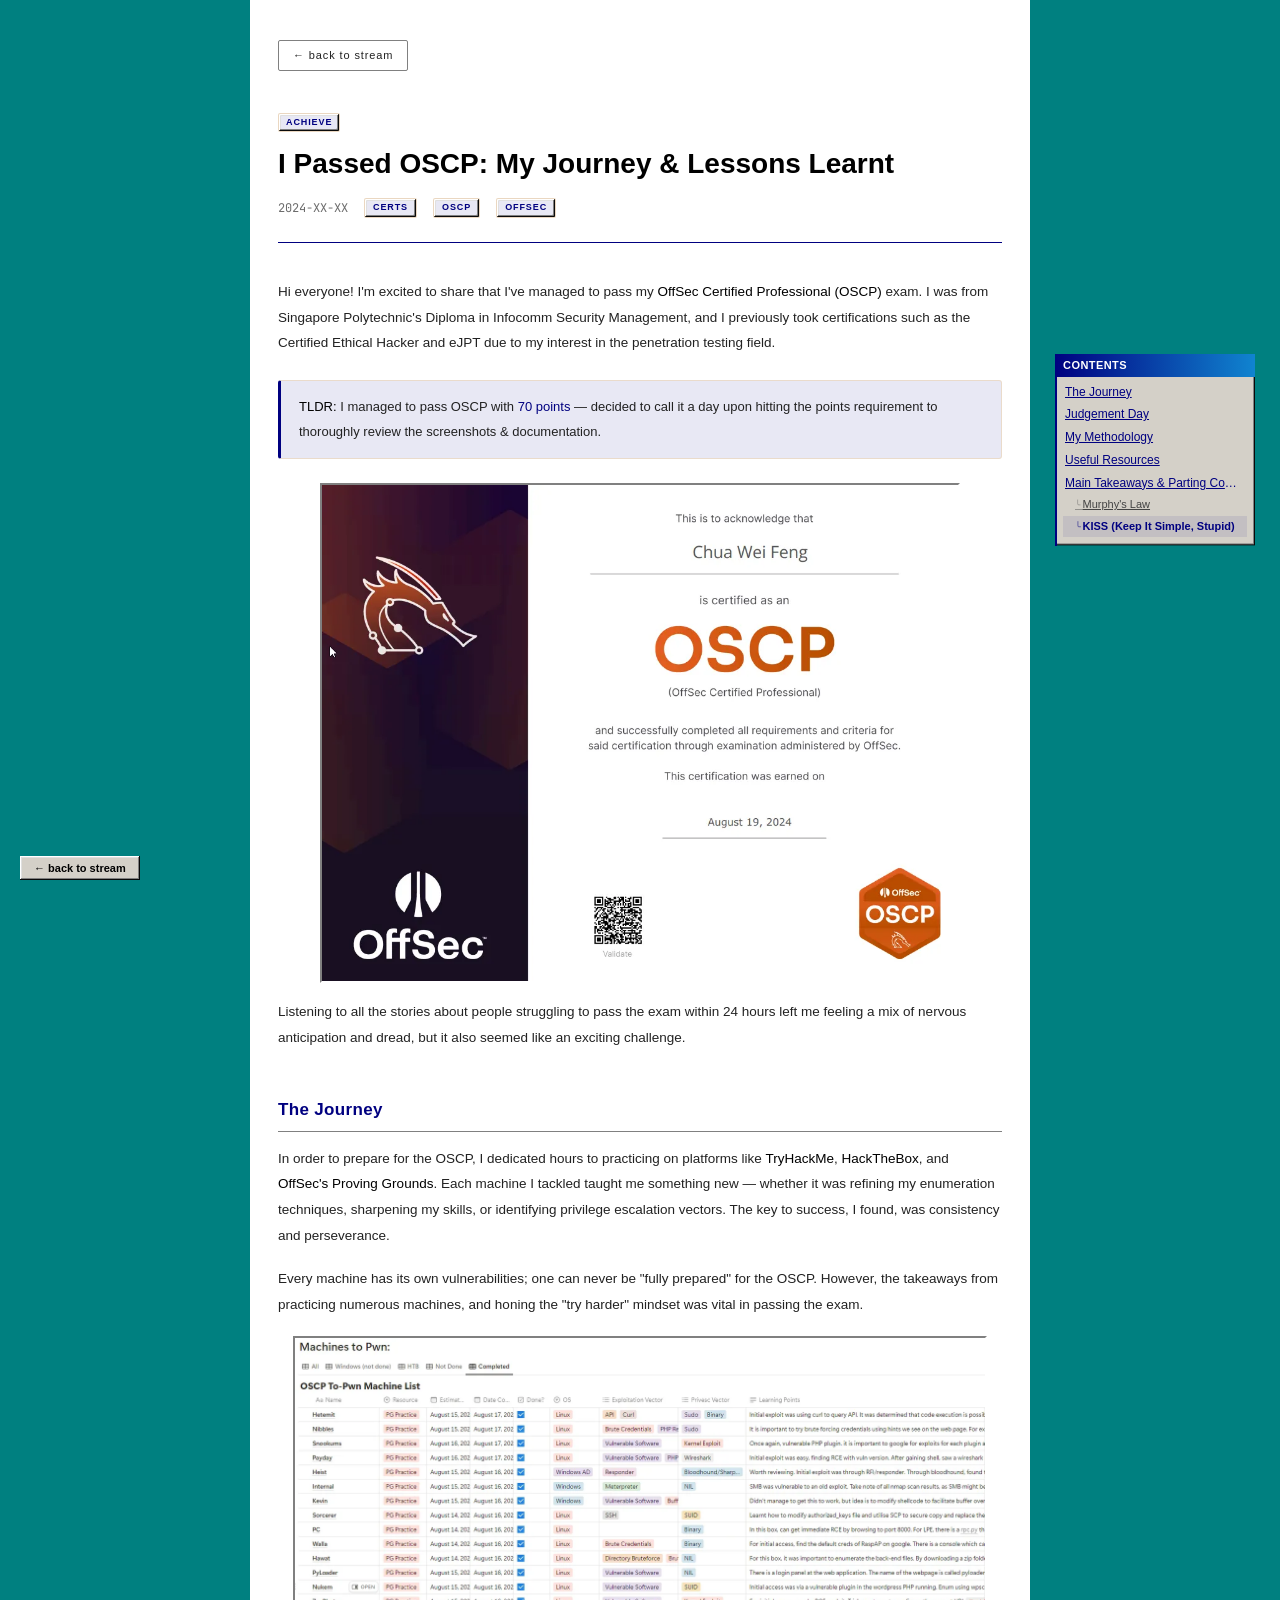
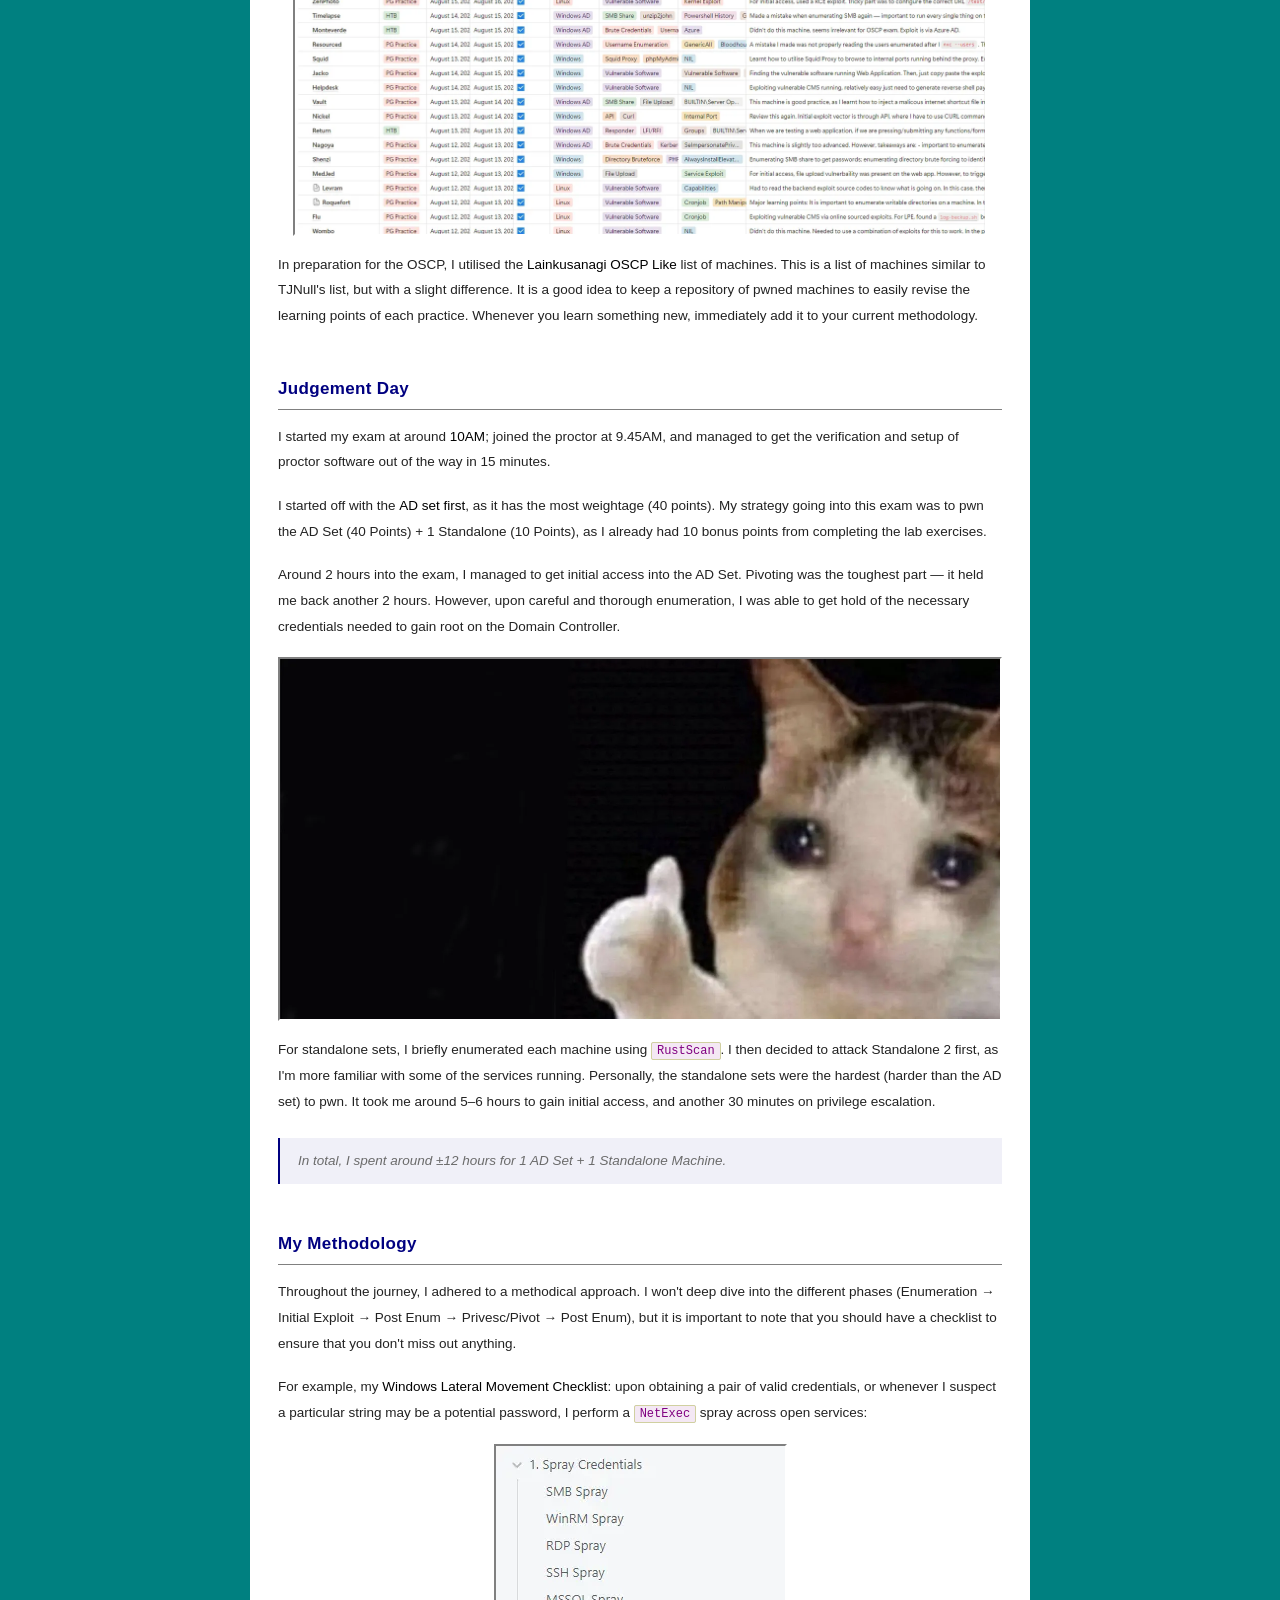
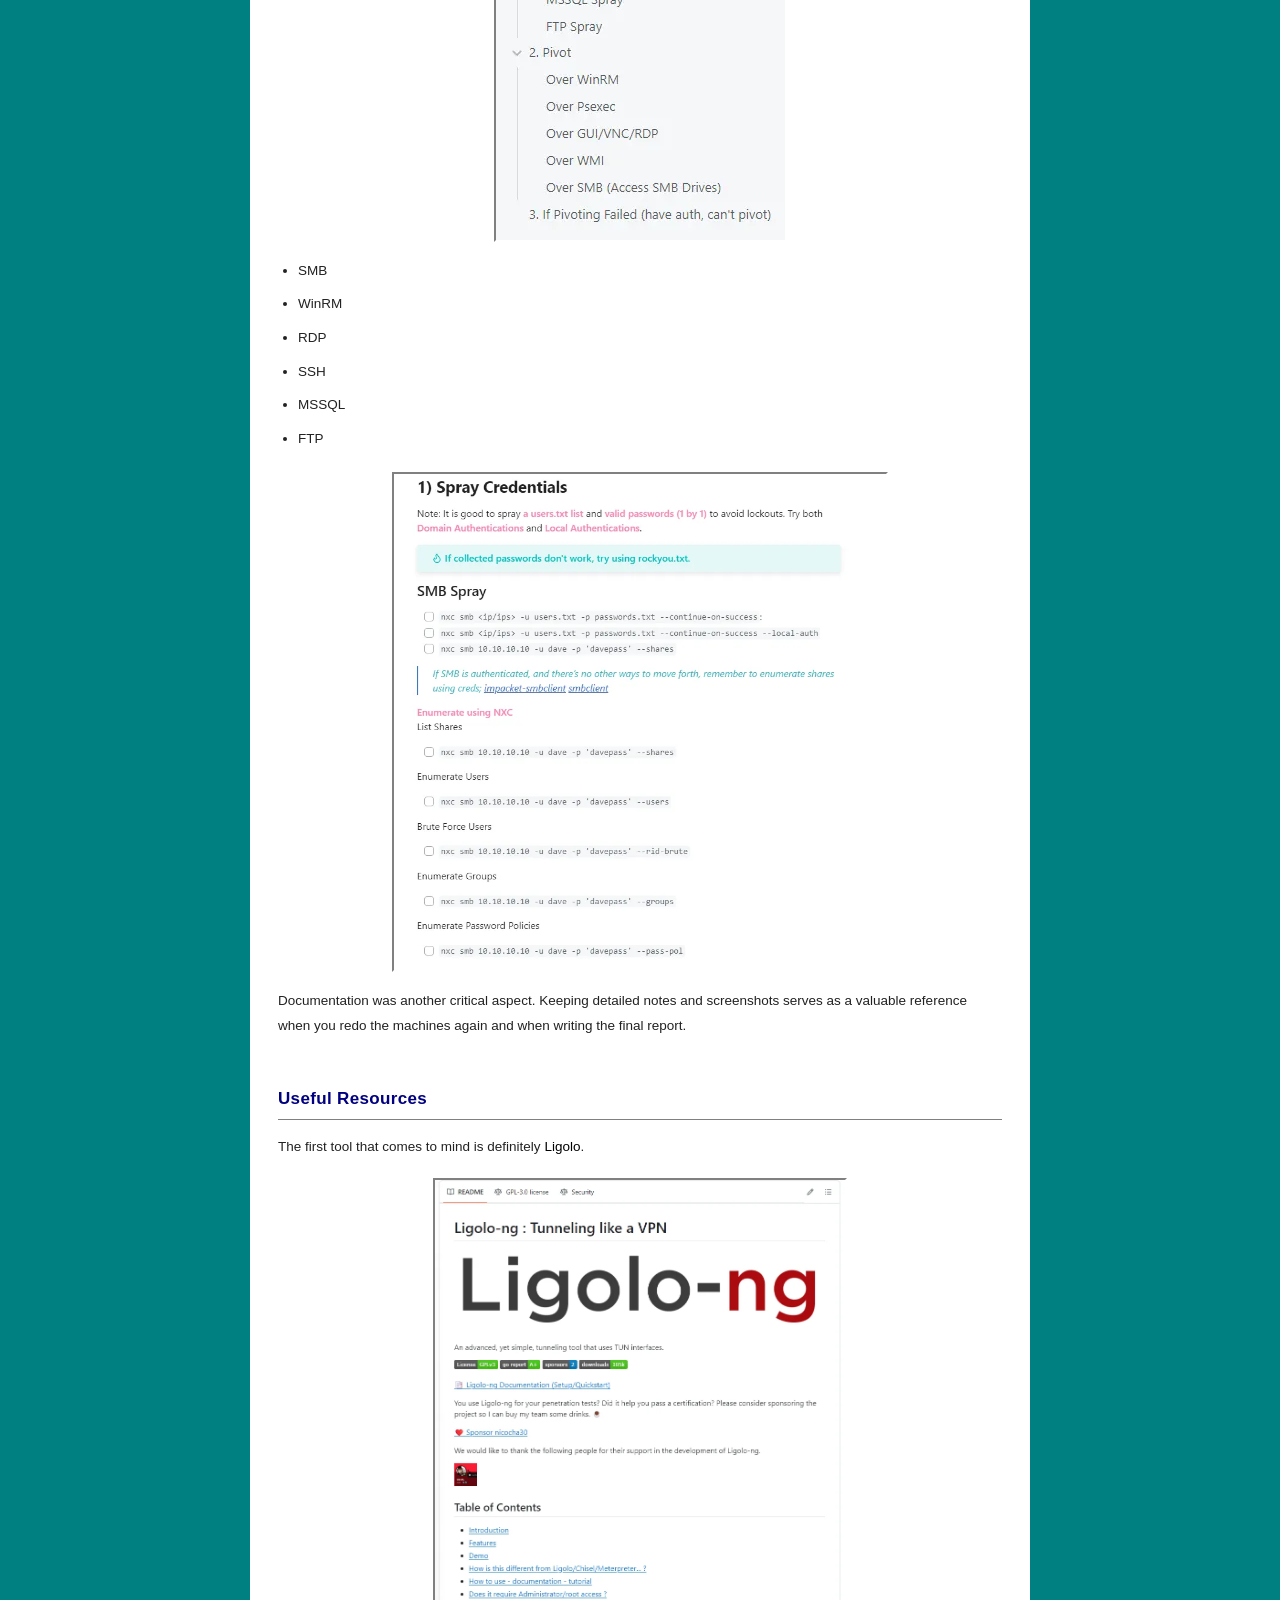
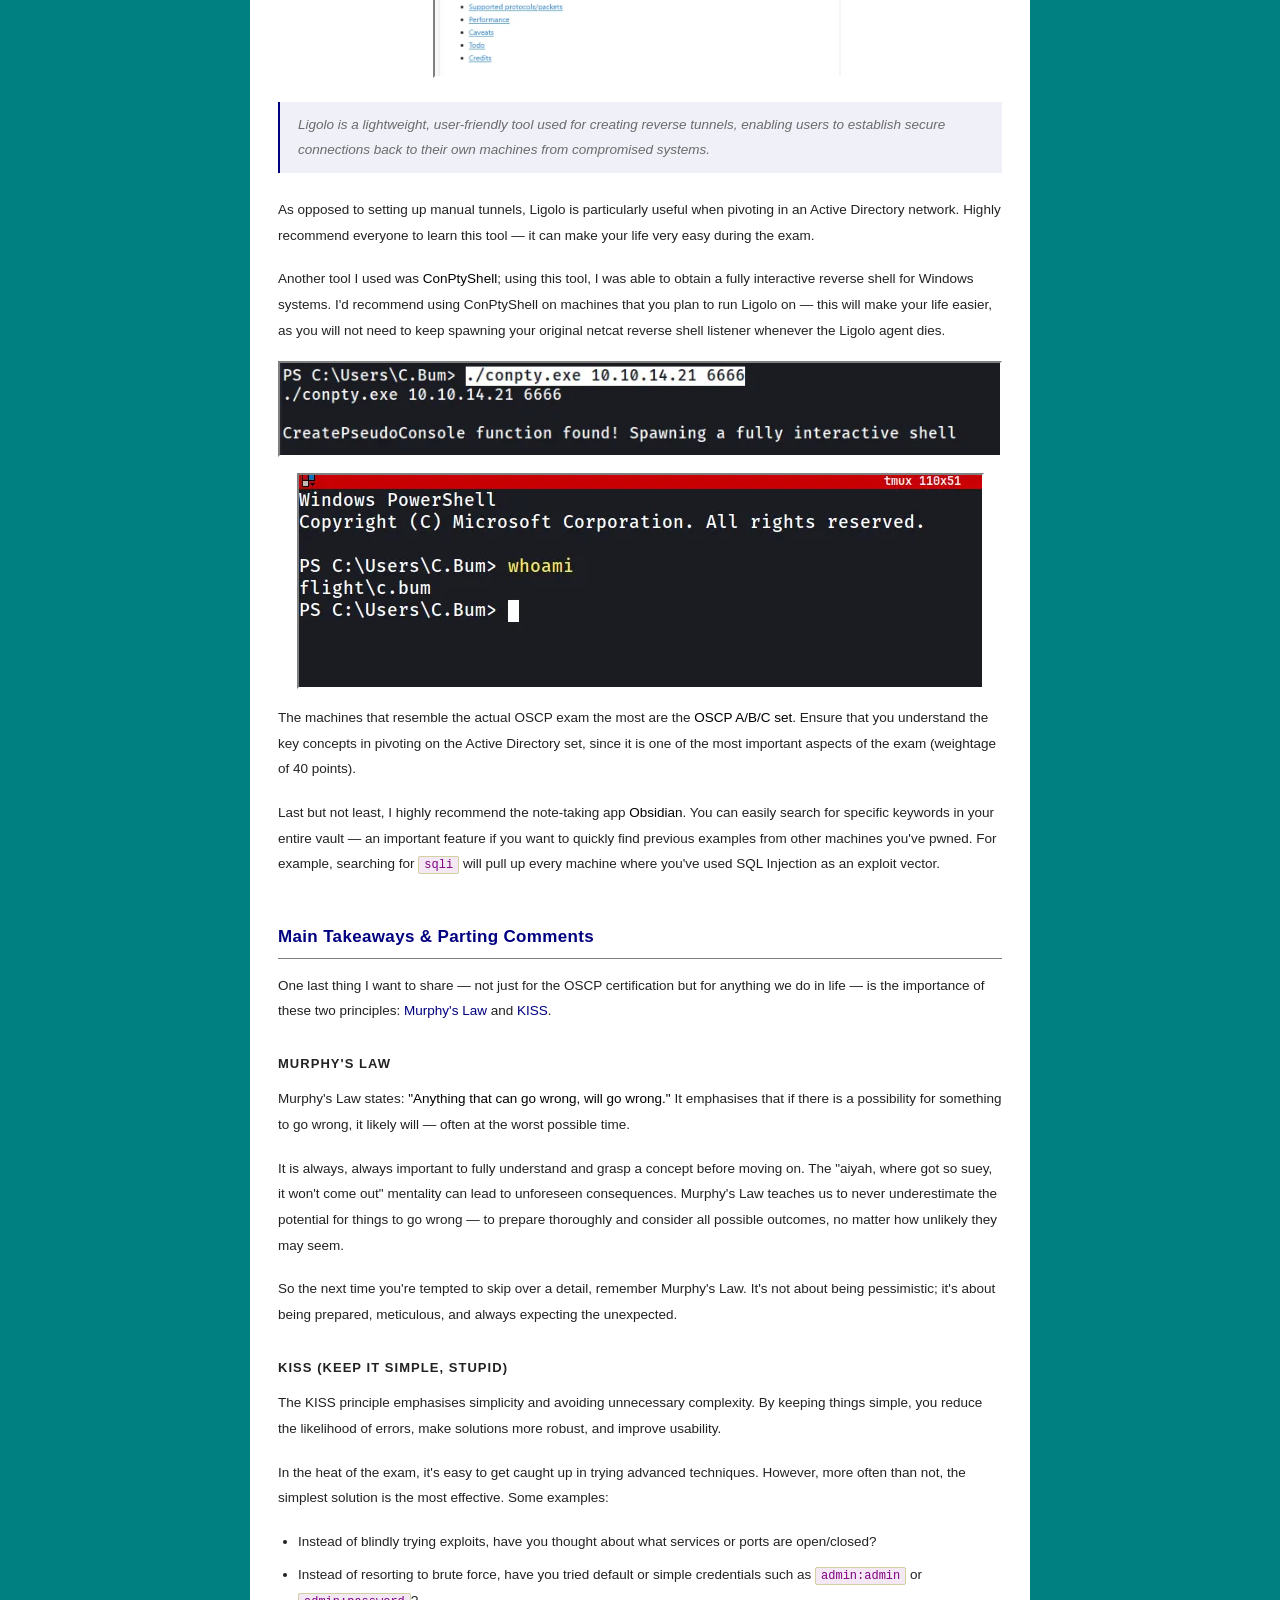
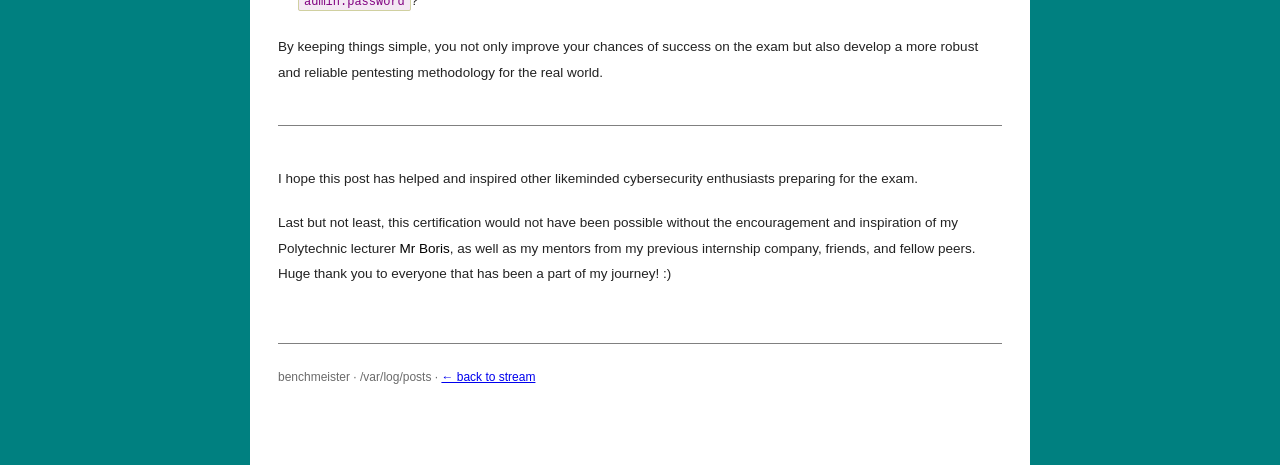
==== commit 126c24ce: "Changed theme + modified profile description" ====
--- a/posts/post-1.html
+++ b/posts/post-1.html
@@ -99,7 +99,7 @@
         }
 
         .post-body {
-            font-family: var(--font-mono);
+            font-family: var(--font-ui);
             font-size: 13.5px;
             color: var(--text-muted);
             line-height: 1.9;
@@ -336,5 +336,6 @@
         </footer>
 
     </div>
+    <script src="../toc.js"></script>
 </body>
 </html>
--- a/styles.css
+++ b/styles.css
@@ -1,43 +1,49 @@
-/* ─── Design System — Bloodhound theme ──────────────────────── */
+/* ─── Design System — Windows 2000 theme ─────────────────────── */
 :root {
-    --bg-deep:       #0a0a0a;
-    --bg-panel:      #0f0f0f;
-    --bg-panel-alt:  #141414;
-    --bg-row:        #141414;
-    --bg-row-hover:  #1c1c1c;
-    --border:        rgba(255,255,255,0.06);
-    --border-hi:     rgba(220,38,38,0.45);
-    --text-primary:  #ede8e3;
-    --text-muted:    #7a6a6a;
-    --text-dim:      #3d2e2e;
-
-    /* Primary — crimson */
-    --amber:         #dc2626;
-    --amber-soft:    rgba(220,38,38,0.12);
-    --amber-glow:    rgba(220,38,38,0.4);
-
-    /* Cert badge — cool blue */
-    --blue:          #60a5fa;
-    --blue-soft:     rgba(96,165,250,0.12);
+    --bg-deep:       #008080;
+    --bg-panel:      #d4d0c8;
+    --bg-panel-alt:  #c0bdb5;
+    --bg-row:        #ffffff;
+    --bg-row-hover:  #000080;
+    --border:        #808080;
+    --border-hi:     #000080;
+    --text-primary:  #000000;
+    --text-muted:    #222222;
+    --text-dim:      #6b6b6b;
+
+    /* Primary — Windows blue */
+    --amber:         #000080;
+    --amber-soft:    rgba(0,0,128,0.09);
+    --amber-glow:    rgba(0,0,128,0.25);
+
+    /* Section headings */
+    --blue:          #000080;
+    --blue-soft:     rgba(0,0,128,0.09);
 
     /* Code highlight */
-    --purple:        #c084fc;
-    --purple-soft:   rgba(192,132,252,0.12);
-
-    /* Success / deploy green */
-    --emerald:       #4ade80;
-    --emerald-soft:  rgba(74,222,128,0.12);
-
-    /* Threat intel — orange (distinct from crimson primary) */
-    --red:           #f97316;
-    --red-soft:      rgba(249,115,22,0.12);
-
-    /* Accent yellow */
-    --cyan:          #facc15;
-    --cyan-soft:     rgba(250,204,21,0.12);
-
-    --font-ui:   'Rajdhani', sans-serif;
-    --font-mono: 'JetBrains Mono', monospace;
+    --purple:        #800080;
+    --purple-soft:   rgba(128,0,128,0.09);
+
+    /* Success / online green */
+    --emerald:       #008000;
+    --emerald-soft:  rgba(0,128,0,0.09);
+
+    /* Threat intel / warning */
+    --red:           #cc0000;
+    --red-soft:      rgba(204,0,0,0.09);
+
+    /* Accent teal */
+    --cyan:          #008080;
+    --cyan-soft:     rgba(0,128,128,0.09);
+
+    --font-ui:   Arial, 'Tahoma', 'Segoe UI', sans-serif;
+    --font-mono: 'JetBrains Mono', 'Courier New', monospace;
+
+    /* Win2000 3-D helpers */
+    --raised: inset -1px -1px #0a0a0a, inset 1px 1px #ffffff,
+              inset -2px -2px #808080, inset 2px 2px #dfdfdf;
+    --sunken: inset -1px -1px #ffffff, inset 1px 1px #0a0a0a,
+              inset -2px -2px #dfdfdf, inset 2px 2px #808080;
 }
 
 /* ─── Reset ─────────────────────────────────────────────────── */
@@ -46,7 +52,7 @@
 html { height: 100%; }
 
 body {
-    font-family: var(--font-mono);
+    font-family: var(--font-ui);
     background: var(--bg-deep);
     color: var(--text-primary);
     height: 100vh;
@@ -54,91 +60,72 @@
     flex-direction: column;
     overflow: hidden;
     font-size: 13px;
-    line-height: 1.6;
-}
-
-body::after {
-    content: '';
-    position: fixed;
-    inset: 0;
-    background: repeating-linear-gradient(
-        0deg,
-        transparent,
-        transparent 2px,
-        rgba(0,0,0,0.03) 2px,
-        rgba(0,0,0,0.03) 4px
-    );
-    pointer-events: none;
-    z-index: 9999;
-}
-
-/* ─── Top Bar ────────────────────────────────────────────────── */
+    line-height: 1.5;
+}
+
+/* ─── Top Bar  (Windows title bar) ──────────────────────────── */
 .topbar {
     display: flex;
     align-items: center;
     justify-content: space-between;
-    height: 40px;
-    padding: 0 20px;
-    background: var(--bg-panel);
-    border-bottom: 1px solid var(--border);
+    height: 26px;
+    padding: 0 6px;
+    background: linear-gradient(to right, #000080, #1084d0);
     flex-shrink: 0;
     font-family: var(--font-ui);
-    font-size: 11px;
-    letter-spacing: 0.04em;
-    animation: slideDown 0.4s ease-out;
-}
-
-@keyframes slideDown {
-    from { transform: translateY(-100%); opacity: 0; }
-    to   { transform: translateY(0);     opacity: 1; }
+    font-size: 12px;
+    font-weight: bold;
+    color: #ffffff;
+    letter-spacing: 0.02em;
+    user-select: none;
 }
 
 .topbar-left,
 .topbar-right {
     display: flex;
     align-items: center;
-    gap: 10px;
+    gap: 8px;
 }
 
 .topbar-live {
     display: flex;
     align-items: center;
-    gap: 6px;
-    color: var(--emerald);
-    font-weight: 600;
-    font-size: 10px;
-    letter-spacing: 0.12em;
-    padding: 3px 8px;
-    border: 1px solid rgba(52,211,153,0.3);
-    border-radius: 2px;
-    background: rgba(52,211,153,0.06);
+    gap: 5px;
+    color: #ffffff;
+    font-size: 11px;
+    font-weight: bold;
 }
 
 .topbar-dot {
     width: 6px;
     height: 6px;
     border-radius: 50%;
-    background: var(--emerald);
-    box-shadow: 0 0 6px var(--emerald);
+    background: #00ff00;
+    box-shadow: 0 0 4px #00ff00;
     animation: pulse-green 2s ease-in-out infinite;
 }
 
 @keyframes pulse-green {
-    0%, 100% { opacity: 1; box-shadow: 0 0 6px var(--emerald); }
-    50%       { opacity: 0.4; box-shadow: none; }
+    0%, 100% { opacity: 1; }
+    50%       { opacity: 0.4; }
 }
 
 @keyframes pulse-amber {
-    0%, 100% { opacity: 1; box-shadow: 0 0 7px var(--amber); }
-    50%       { opacity: 0.45; box-shadow: none; }
-}
-
-.topbar-sep  { color: var(--text-dim); }
-.topbar-host { color: var(--amber); font-weight: 600; }
-.topbar-path { color: var(--text-muted); }
-.topbar-item { color: var(--text-muted); font-size: 11px; }
-.topbar-num  { color: var(--text-primary); font-weight: 600; }
-.topbar-num.ok { color: var(--emerald); }
+    0%, 100% { opacity: 1; }
+    50%       { opacity: 0.45; }
+}
+
+@keyframes blink-orange {
+    0%, 100% { opacity: 1; }
+    50%       { opacity: 0.12; }
+}
+
+.topbar-sep  { color: rgba(255,255,255,0.4); }
+.topbar-host { color: #ffff00; font-weight: bold; }
+.topbar-path { color: rgba(255,255,255,0.85); }
+.topbar-item { color: rgba(255,255,255,0.85); font-size: 11px; }
+.topbar-num  { color: #ffffff; font-weight: bold; }
+.topbar-num.ok { color: #00ff80; }
 
 /* ─── Workspace ──────────────────────────────────────────────── */
 .workspace {
@@ -146,7 +133,9 @@
     grid-template-columns: 220px 1fr 280px;
     flex: 1;
     overflow: hidden;
-    animation: fadeIn 0.5s ease-out 0.1s both;
+    gap: 4px;
+    padding: 4px;
+    animation: fadeIn 0.3s ease-out;
 }
 
 @keyframes fadeIn {
@@ -154,94 +143,133 @@
     to   { opacity: 1; }
 }
 
-/* ─── Panel Base ─────────────────────────────────────────────── */
+/* ─── Panel Base  (Windows dialog box) ──────────────────────── */
 .panel {
     display: flex;
     flex-direction: column;
     background: var(--bg-panel);
     overflow: hidden;
-    border-right: 1px solid var(--border);
-}
-
-.panel:last-child { border-right: none; border-left: 1px solid var(--border); }
+    box-shadow: var(--raised);
+    border: none;
+}
+
+.panel:last-child { border-right: none; border-left: none; }
 
 .panel-header {
     display: flex;
     align-items: center;
     justify-content: space-between;
-    padding: 12px 18px;
+    padding: 3px 8px;
+    background: linear-gradient(to right, #000080, #1084d0);
+    color: #ffffff;
+    flex-shrink: 0;
+    height: 24px;
+}
+
+.panel-title {
+    font-family: var(--font-ui);
+    font-size: 11px;
+    font-weight: bold;
+    letter-spacing: 0.04em;
+    color: #ffffff;
+}
+
+.panel-icon { color: rgba(255,255,255,0.7); font-size: 14px; }
+
+/* Win2000 title-bar control buttons */
+.panel-ctrls {
+    display: flex;
+    gap: 2px;
+    flex-shrink: 0;
+}
+.panel-ctrl {
+    width: 16px;
+    height: 14px;
+    background: #d4d0c8;
+    box-shadow: inset -1px -1px #0a0a0a, inset 1px 1px #ffffff,
+                inset -2px -2px #808080, inset 2px 2px #dfdfdf;
+    border: none;
+    display: flex;
+    align-items: center;
+    justify-content: center;
+    font-size: 9px;
+    font-family: Arial;
+    font-weight: bold;
+    color: #000000;
+    cursor: default;
+    flex-shrink: 0;
+    line-height: 1;
+    padding: 0;
+    user-select: none;
+}
+.panel-ctrl:active { box-shadow: var(--sunken); }
+.panel-ctrl.ctrl-close:hover { background: #cc0000; color: #ffffff; }
+
+/* ─── Lens Panel ─────────────────────────────────────────────── */
+.panel-lens { overflow-y: auto; }
+
+.lens-search {
+    display: flex;
+    align-items: center;
+    gap: 6px;
+    padding: 8px 10px;
     border-bottom: 1px solid var(--border);
-    flex-shrink: 0;
-}
-
-.panel-title {
-    font-family: var(--font-ui);
-    font-size: 10px;
-    font-weight: 600;
-    letter-spacing: 0.14em;
-    color: var(--amber);
-}
-
-.panel-icon { color: var(--text-dim); font-size: 14px; }
-
-/* ─── Lens Panel (left filter) ───────────────────────────────── */
-.panel-lens { overflow-y: auto; }
-
-.lens-search {
-    display: flex;
-    align-items: center;
-    gap: 8px;
-    padding: 12px 18px;
-    border-bottom: 1px solid var(--border);
-}
-
-.lens-search-icon { color: var(--text-dim); font-size: 16px; flex-shrink: 0; }
+    background: #ffffff;
+    box-shadow: var(--sunken);
+    margin: 6px 8px;
+}
+
+.lens-search-icon { color: var(--text-dim); font-size: 14px; flex-shrink: 0; }
 
 .lens-input {
     background: transparent;
     border: none;
     outline: none;
     color: var(--text-primary);
-    font-family: var(--font-mono);
+    font-family: var(--font-ui);
     font-size: 12px;
     width: 100%;
-    caret-color: var(--amber);
 }
 
 .lens-input::placeholder { color: var(--text-dim); }
 
 .lens-label {
     font-family: var(--font-ui);
-    font-size: 9px;
-    font-weight: 600;
-    letter-spacing: 0.16em;
-    color: var(--text-dim);
-    padding: 14px 18px 6px;
+    font-size: 10px;
+    font-weight: bold;
+    letter-spacing: 0.1em;
+    color: var(--text-dim);
+    padding: 10px 10px 4px;
 }
 
 .lens-list {
     display: flex;
     flex-direction: column;
-    padding: 0 10px 8px;
+    padding: 0 6px 6px;
 }
 
 .lens-btn {
     display: flex;
     align-items: center;
-    gap: 9px;
-    padding: 7px 8px;
+    gap: 8px;
+    padding: 4px 6px;
     background: transparent;
-    border: none;
-    border-radius: 4px;
+    border: 1px solid transparent;
+    border-radius: 0;
     cursor: pointer;
-    transition: background 0.15s;
+    transition: background 0.1s;
     width: 100%;
     text-align: left;
-}
-
-.lens-btn:hover  { background: var(--bg-row); }
-.lens-btn.active { background: var(--amber-soft); }
-.lens-btn.active .lens-name { color: var(--amber); }
+    font-family: var(--font-ui);
+}
+
+.lens-btn:hover  { background: #e8e8e0; }
+.lens-btn.active {
+    background: var(--bg-row-hover);
+    border: 1px dotted rgba(255,255,255,0.6);
+}
+.lens-btn.active .lens-name { color: #ffffff; }
+.lens-btn.active .lens-count { color: rgba(255,255,255,0.8); }
 
 .lens-dot {
     width: 7px;
@@ -250,118 +278,114 @@
     flex-shrink: 0;
 }
 
-.dot-all    { background: var(--text-muted); }
-.dot-certs  { background: var(--blue);    box-shadow: 0 0 4px var(--blue); }
-.dot-deploy { background: var(--emerald); box-shadow: 0 0 4px var(--emerald); }
-.dot-ti     { background: var(--red);     box-shadow: 0 0 4px var(--red); }
+.dot-all    { background: var(--text-dim); }
+.dot-certs  { background: #000080; }
+.dot-deploy { background: #008000; }
+.dot-ti     { background: #cc0000; }
 
 .lens-name {
     font-family: var(--font-ui);
-    font-size: 11px;
-    font-weight: 500;
-    color: var(--text-muted);
-    letter-spacing: 0.06em;
+    font-size: 12px;
+    font-weight: normal;
+    color: var(--text-primary);
     flex: 1;
 }
 
 .lens-count {
     font-family: var(--font-mono);
-    font-size: 10px;
+    font-size: 11px;
     color: var(--text-dim);
 }
 
 .lens-divider {
     height: 1px;
     background: var(--border);
-    margin: 8px 18px 0;
+    margin: 6px 8px;
 }
 
 .lens-stats {
     display: grid;
     grid-template-columns: 1fr 1fr;
-    gap: 8px;
-    padding: 12px 18px;
+    gap: 6px;
+    padding: 8px 10px;
 }
 
 .lens-stat {
-    background: var(--bg-row);
-    border: 1px solid var(--border);
-    border-radius: 4px;
-    padding: 10px 10px 8px;
+    background: var(--bg-panel);
+    box-shadow: var(--sunken);
+    padding: 8px 8px 6px;
     text-align: center;
 }
 
 .lens-stat-val {
     font-family: var(--font-ui);
-    font-size: 18px;
-    font-weight: 700;
-    color: var(--amber);
+    font-size: 20px;
+    font-weight: bold;
+    color: var(--blue);
     line-height: 1.2;
 }
 
 .lens-stat-label {
     font-family: var(--font-ui);
-    font-size: 8px;
-    letter-spacing: 0.14em;
+    font-size: 9px;
+    letter-spacing: 0.1em;
     color: var(--text-dim);
     margin-top: 2px;
 }
 
-/* ─── Feed Panel (center stream) ────────────────────────────── */
+/* ─── Feed Panel ─────────────────────────────────────────────── */
 .panel-feed {
-    background: var(--bg-deep);
+    background: #ffffff;
     overflow-y: auto;
-    border-right: 1px solid var(--border);
 }
 
 .panel-feed .panel-header {
     position: sticky;
     top: 0;
-    background: var(--bg-deep);
     z-index: 10;
-    border-bottom: 1px solid var(--border-hi);
-}
-
-.feed-hdr-right { display: flex; align-items: center; gap: 12px; }
+}
+
+.feed-hdr-right { display: flex; align-items: center; gap: 10px; }
 
 .feed-counter {
-    font-family: var(--font-mono);
-    font-size: 11px;
-    color: var(--text-muted);
+    font-family: var(--font-ui);
+    font-size: 11px;
+    color: rgba(255,255,255,0.85);
 }
 
 .feed-intro {
-    padding: 20px 24px 16px;
+    padding: 14px 18px 12px;
     border-bottom: 1px solid var(--border);
+    background: var(--bg-panel);
 }
 
 .feed-lead {
     font-family: var(--font-ui);
-    font-size: 14px;
-    color: var(--text-primary);
-    font-weight: 400;
-    margin-bottom: 6px;
+    font-size: 13px;
+    color: var(--text-primary);
+    font-weight: bold;
+    margin-bottom: 4px;
 }
 
 .feed-sub {
     font-size: 12px;
-    color: var(--text-muted);
-    font-style: italic;
+    color: var(--text-dim);
 }
 
 .feed-cols {
     display: grid;
     grid-template-columns: 100px 80px 90px 1fr;
-    gap: 12px;
-    padding: 8px 24px;
-    font-family: var(--font-ui);
-    font-size: 9px;
-    letter-spacing: 0.14em;
-    color: var(--text-dim);
-    border-bottom: 1px solid var(--border);
+    gap: 10px;
+    padding: 4px 18px;
+    font-family: var(--font-ui);
+    font-size: 10px;
+    font-weight: bold;
+    letter-spacing: 0.06em;
+    color: var(--text-dim);
+    border-bottom: 2px solid var(--border);
     position: sticky;
-    top: 41px;
-    background: var(--bg-deep);
+    top: 24px;
+    background: var(--bg-panel);
     z-index: 9;
 }
 
@@ -372,118 +396,112 @@
 }
 
 .feed-entry {
-    border-bottom: 1px solid var(--border);
+    border-bottom: 1px solid #e0ddd5;
     cursor: pointer;
-    transition: background 0.15s;
-    animation: entryIn 0.35s ease-out both;
-}
-
-.feed-entry:hover { background: var(--bg-row); }
-.feed-entry.open  { background: var(--bg-row-hover); }
+    transition: background 0.1s;
+    animation: entryIn 0.25s ease-out both;
+}
+
+.feed-entry:hover { background: #e8e8f0; }
+.feed-entry.open  { background: #ebebf5; }
 .feed-entry.hidden { display: none; }
 
-.feed-entry:nth-child(1)  { animation-delay: 0.05s; }
-.feed-entry:nth-child(2)  { animation-delay: 0.10s; }
-.feed-entry:nth-child(3)  { animation-delay: 0.15s; }
-.feed-entry:nth-child(4)  { animation-delay: 0.20s; }
-.feed-entry:nth-child(5)  { animation-delay: 0.25s; }
-.feed-entry:nth-child(6)  { animation-delay: 0.30s; }
-.feed-entry:nth-child(7)  { animation-delay: 0.35s; }
-.feed-entry:nth-child(8)  { animation-delay: 0.40s; }
-.feed-entry:nth-child(9)  { animation-delay: 0.45s; }
-.feed-entry:nth-child(10) { animation-delay: 0.50s; }
+.feed-entry:nth-child(2n) { background: #f5f5f5; }
+.feed-entry:nth-child(2n):hover { background: #e8e8f0; }
+
+.feed-entry:nth-child(1)  { animation-delay: 0.04s; }
+.feed-entry:nth-child(2)  { animation-delay: 0.08s; }
+.feed-entry:nth-child(3)  { animation-delay: 0.12s; }
+.feed-entry:nth-child(4)  { animation-delay: 0.16s; }
+.feed-entry:nth-child(5)  { animation-delay: 0.20s; }
 
 @keyframes entryIn {
-    from { opacity: 0; transform: translateX(-8px); }
+    from { opacity: 0; transform: translateX(-6px); }
     to   { opacity: 1; transform: translateX(0); }
 }
 
 .feed-row {
     display: grid;
     grid-template-columns: 100px 80px 90px 1fr;
-    gap: 12px;
+    gap: 10px;
     align-items: baseline;
-    padding: 13px 24px;
+    padding: 10px 18px;
 }
 
 .feed-ts {
     font-family: var(--font-mono);
     font-size: 11px;
     color: var(--text-dim);
-    font-weight: 300;
     white-space: nowrap;
 }
 
 .feed-sev {
     font-family: var(--font-ui);
     font-size: 9px;
-    font-weight: 700;
-    letter-spacing: 0.1em;
-    padding: 2px 7px;
-    border-radius: 2px;
+    font-weight: bold;
+    letter-spacing: 0.06em;
+    padding: 1px 5px;
     display: inline-block;
     white-space: nowrap;
-}
-
-.sev-certs  { color: var(--blue);    background: var(--blue-soft);    border: 1px solid rgba(90,173,255,0.25); }
-.sev-deploy { color: var(--emerald); background: var(--emerald-soft); border: 1px solid rgba(52,211,153,0.25); }
-.sev-ti     { color: var(--red);     background: var(--red-soft);     border: 1px solid rgba(248,113,113,0.25); }
+    box-shadow: var(--raised);
+}
+
+.sev-certs  { color: #ffffff; background: #000080; }
+.sev-deploy { color: #ffffff; background: #008000; }
+.sev-ti     { color: #ffffff; background: #cc0000; }
 
 .feed-id {
     font-family: var(--font-mono);
     font-size: 11px;
     color: var(--text-dim);
-    font-weight: 300;
 }
 
 .feed-msg {
-    font-family: var(--font-mono);
-    font-size: 12.5px;
-    color: var(--text-primary);
-    font-weight: 400;
+    font-family: var(--font-ui);
+    font-size: 13px;
+    color: var(--text-primary);
 }
 
 .feed-expand {
     display: grid;
     grid-template-rows: 0fr;
-    transition: grid-template-rows 0.25s ease;
+    transition: grid-template-rows 0.2s ease;
 }
 
 .feed-entry.open .feed-expand { grid-template-rows: 1fr; }
 
 .feed-expand-body {
     overflow: hidden;
-    padding: 0 24px 0 calc(24px + 100px + 80px + 90px + 36px);
-}
-
-.feed-entry.open .feed-expand-body { padding-bottom: 14px; }
+    padding: 0 18px 0 calc(18px + 100px + 80px + 90px + 30px);
+}
+
+.feed-entry.open .feed-expand-body { padding-bottom: 12px; }
 
 .feed-summary {
     font-size: 12px;
-    color: var(--text-muted);
+    color: var(--text-dim);
+    margin-bottom: 8px;
     font-style: italic;
-    margin-bottom: 10px;
-}
-
+}
+
+/* Windows button */
 .feed-read {
     display: inline-block;
     font-family: var(--font-ui);
-    font-size: 10px;
-    font-weight: 600;
-    letter-spacing: 0.1em;
-    color: var(--amber);
+    font-size: 11px;
+    font-weight: bold;
+    color: var(--text-primary);
     text-decoration: none;
-    border: 1px solid var(--border-hi);
-    padding: 4px 12px;
-    border-radius: 2px;
-    background: var(--amber-soft);
-    transition: all 0.15s;
-}
-
-.feed-read:hover {
-    background: rgba(240,164,41,0.2);
-    box-shadow: 0 0 12px var(--amber-glow);
-}
+    background: var(--bg-panel);
+    box-shadow: var(--raised);
+    padding: 3px 12px;
+    border: none;
+    transition: box-shadow 0.08s;
+    cursor: pointer;
+}
+
+.feed-read:hover  { background: #c8c4bc; }
+.feed-read:active { box-shadow: var(--sunken); }
 
 /* ─── Post View ──────────────────────────────────────────────── */
 .back-btn {
@@ -492,225 +510,246 @@
     gap: 6px;
     font-family: var(--font-ui);
     font-size: 11px;
-    font-weight: 500;
-    letter-spacing: 0.08em;
-    color: var(--text-muted);
-    background: transparent;
-    border: 1px solid var(--border);
-    padding: 6px 14px;
-    border-radius: 2px;
+    font-weight: bold;
+    color: var(--text-primary);
+    background: var(--bg-panel);
+    box-shadow: var(--raised);
+    border: none;
+    padding: 3px 12px;
     cursor: pointer;
-    margin: 20px 24px 0;
-    transition: all 0.15s;
-}
-
-.back-btn:hover {
-    color: var(--amber);
-    border-color: var(--border-hi);
-    transform: translateX(-3px);
-}
+    margin: 14px 18px 0;
+    transition: box-shadow 0.08s;
+}
+
+.back-btn:hover  { background: #c8c4bc; }
+.back-btn:active { box-shadow: var(--sunken); }
+
+/* Floating persistent back button (shown when a post is open) */
+.back-btn-float {
+    position: fixed;
+    bottom: 20px;
+    left: 20px;
+    z-index: 300;
+    display: none;
+    font-family: var(--font-ui);
+    font-size: 11px;
+    font-weight: bold;
+    color: var(--text-primary);
+    background: var(--bg-panel);
+    box-shadow: var(--raised);
+    border: none;
+    padding: 4px 14px;
+    cursor: pointer;
+    transition: box-shadow 0.08s;
+}
+.back-btn-float:hover  { background: #c8c4bc; }
+.back-btn-float:active { box-shadow: var(--sunken); }
 
 #post-content-container {
     padding: 0;
     color: var(--text-primary);
-    line-height: 1.85;
-    font-size: 14px;
+    line-height: 1.7;
+    font-size: 13px;
 }
 
 #post-content-container h1 {
     font-family: var(--font-ui);
-    font-size: 26px;
-    font-weight: 700;
-    color: var(--amber);
-    margin-bottom: 16px;
+    font-size: 22px;
+    font-weight: bold;
+    color: var(--text-primary);
+    margin-bottom: 14px;
 }
 
 #post-content-container h2 {
     font-family: var(--font-ui);
-    font-size: 18px;
-    font-weight: 600;
+    font-size: 16px;
+    font-weight: bold;
     color: var(--blue);
-    margin: 36px 0 14px;
+    margin: 30px 0 12px;
+    border-bottom: 1px solid var(--border);
+    padding-bottom: 4px;
 }
 
 #post-content-container h3 {
     font-family: var(--font-ui);
-    font-size: 14px;
-    font-weight: 600;
-    color: var(--text-muted);
-    letter-spacing: 0.06em;
-    margin: 24px 0 10px;
-}
-
-#post-content-container p { margin-bottom: 16px; }
+    font-size: 13px;
+    font-weight: bold;
+    color: var(--text-primary);
+    margin: 20px 0 8px;
+}
+
+#post-content-container p { margin-bottom: 14px; }
 
 #post-content-container code {
-    background: var(--purple-soft);
+    background: #fffff0;
     color: var(--purple);
-    padding: 1px 5px;
-    border-radius: 2px;
+    padding: 0 4px;
+    border: 1px solid #d0d0a0;
     font-size: 12px;
 }
 
 #post-content-container pre {
-    background: var(--bg-panel);
-    border: 1px solid var(--border);
-    border-left: 2px solid var(--amber);
-    padding: 18px 20px;
-    border-radius: 3px;
+    background: #000000;
+    color: #c0c0c0;
+    border: 2px solid;
+    border-color: #808080 #ffffff #ffffff #808080;
+    padding: 12px 16px;
     overflow-x: auto;
-    margin: 20px 0;
-}
-
-#post-content-container pre code { background: none; padding: 0; color: var(--text-primary); }
-
-#post-content-container a {
-    color: var(--blue);
-    text-decoration: none;
-    border-bottom: 1px solid rgba(90,173,255,0.3);
-    transition: 0.15s;
-}
-
-#post-content-container a:hover { color: var(--amber); border-color: rgba(240,164,41,0.4); }
+    margin: 16px 0;
+    font-size: 12px;
+}
+
+#post-content-container pre code {
+    background: none;
+    border: none;
+    padding: 0;
+    color: #c0c0c0;
+}
+
+#post-content-container a { color: #000080; text-decoration: underline; }
+#post-content-container a:hover { color: #cc0000; }
 
 #post-content-container blockquote {
-    border-left: 2px solid var(--amber);
-    padding-left: 18px;
-    color: var(--text-muted);
+    border-left: 3px solid #000080;
+    padding-left: 14px;
+    color: var(--text-dim);
     font-style: italic;
-    margin: 20px 0;
-}
-
-/* ─── Post page styles (used both inline + standalone) ──────── */
+    margin: 16px 0;
+    background: #f0f0f8;
+}
+
+/* ─── Post page  (standalone + inline) ──────────────────────── */
 .post-page {
     max-width: 780px;
     margin: 0 auto;
-    padding: 32px 28px 80px;
+    padding: 28px 28px 80px;
+    background: #ffffff;
 }
 
 .post-header {
-    margin-bottom: 36px;
-    padding-bottom: 24px;
-    border-bottom: 1px solid var(--border-hi);
+    margin-bottom: 28px;
+    padding-bottom: 16px;
+    border-bottom: 2px solid var(--border);
 }
 
 .post-sev {
     font-family: var(--font-ui);
     font-size: 9px;
-    font-weight: 700;
-    letter-spacing: 0.1em;
-    padding: 2px 7px;
-    border-radius: 2px;
+    font-weight: bold;
+    padding: 1px 6px;
     display: inline-block;
-    margin-bottom: 14px;
-    color: var(--amber);
-    background: var(--amber-soft);
-    border: 1px solid rgba(240,164,41,0.25);
+    margin-bottom: 10px;
+    color: #ffffff;
+    background: var(--amber);
+    box-shadow: var(--raised);
 }
 
 .post-title {
     font-family: var(--font-ui);
-    font-size: 28px;
-    font-weight: 700;
+    font-size: 22px;
+    font-weight: bold;
     color: var(--text-primary);
     line-height: 1.3;
-    margin-bottom: 16px;
+    margin-bottom: 12px;
 }
 
 .post-meta {
     display: flex;
     align-items: center;
-    gap: 16px;
+    gap: 12px;
     flex-wrap: wrap;
 }
 
 .post-date {
     font-family: var(--font-mono);
+    font-size: 11px;
+    color: var(--text-dim);
+}
+
+.post-tag {
+    font-family: var(--font-ui);
+    font-size: 9px;
+    font-weight: bold;
+    padding: 1px 6px;
+    color: #ffffff;
+    background: var(--amber);
+    box-shadow: var(--raised);
+}
+
+.post-body {
+    font-family: var(--font-ui);
+    font-size: 13px;
+    color: var(--text-primary);
+    line-height: 1.75;
+}
+
+.post-body h2 {
+    font-family: var(--font-ui);
+    font-size: 16px;
+    font-weight: bold;
+    color: var(--blue);
+    margin: 36px 0 12px;
+    border-bottom: 1px solid var(--border);
+    padding-bottom: 4px;
+}
+
+.post-body h3 {
+    font-family: var(--font-ui);
+    font-size: 13px;
+    font-weight: bold;
+    color: var(--text-primary);
+    margin: 22px 0 8px;
+    text-transform: none;
+}
+
+.post-body p    { margin-bottom: 14px; }
+.post-body strong { color: var(--text-primary); font-weight: bold; }
+.post-body em   { color: var(--blue); font-style: italic; }
+
+.post-body ul,
+.post-body ol   { margin: 10px 0 16px 22px; }
+.post-body li   { margin-bottom: 6px; }
+
+.post-body code {
+    background: #fffff0;
+    color: var(--purple);
+    padding: 0 4px;
+    border: 1px solid #d0d0a0;
     font-size: 12px;
-    color: var(--text-dim);
-}
-
-.post-tag {
-    font-family: var(--font-ui);
-    font-size: 9px;
-    font-weight: 600;
-    letter-spacing: 0.1em;
-    padding: 2px 8px;
-    border-radius: 2px;
-    color: var(--amber);
-    border: 1px solid rgba(240,164,41,0.25);
-    background: var(--amber-soft);
-}
-
-.post-body {
-    font-family: var(--font-mono);
-    font-size: 13.5px;
-    color: var(--text-muted);
-    line-height: 1.9;
-}
-
-.post-body h2 {
-    font-family: var(--font-ui);
-    font-size: 17px;
-    font-weight: 600;
-    color: var(--blue);
-    margin: 44px 0 14px;
-    letter-spacing: 0.02em;
-}
-
-.post-body h3 {
-    font-family: var(--font-ui);
-    font-size: 13px;
-    font-weight: 600;
-    color: var(--text-muted);
-    letter-spacing: 0.08em;
-    margin: 28px 0 10px;
-    text-transform: uppercase;
-}
-
-.post-body p    { margin-bottom: 18px; }
-.post-body strong { color: var(--text-primary); font-weight: 500; }
-.post-body em   { color: var(--amber); font-style: normal; }
-
-.post-body ul,
-.post-body ol   { margin: 14px 0 20px 20px; }
-.post-body li   { margin-bottom: 8px; color: var(--text-muted); }
-
-.post-body code {
-    background: var(--purple-soft);
-    color: var(--purple);
-    padding: 1px 5px;
-    border-radius: 2px;
+}
+
+.post-body pre {
+    background: #000000;
+    color: #c0c0c0;
+    border: 2px solid;
+    border-color: #808080 #ffffff #ffffff #808080;
+    padding: 12px 16px;
+    overflow-x: auto;
+    margin: 16px 0;
     font-size: 12px;
 }
 
-.post-body pre {
-    background: var(--bg-panel);
-    border: 1px solid var(--border);
-    border-left: 2px solid var(--amber);
-    padding: 18px 20px;
-    border-radius: 3px;
-    overflow-x: auto;
-    margin: 20px 0;
-}
-
-.post-body pre code { background: none; color: var(--text-primary); padding: 0; }
+.post-body pre code {
+    background: none;
+    border: none;
+    color: #c0c0c0;
+    padding: 0;
+}
 
 .post-body a {
-    color: var(--blue);
-    text-decoration: none;
-    border-bottom: 1px solid rgba(90,173,255,0.3);
-    transition: 0.15s;
-}
-
-.post-body a:hover { color: var(--amber); border-color: rgba(240,164,41,0.4); }
+    color: #000080;
+    text-decoration: underline;
+}
+
+.post-body a:hover { color: #cc0000; }
 
 .post-body blockquote {
-    border-left: 2px solid var(--amber);
-    padding: 10px 0 10px 18px;
-    margin: 24px 0;
+    border-left: 3px solid #000080;
+    padding: 8px 0 8px 16px;
+    margin: 16px 0;
     color: var(--text-dim);
     font-style: italic;
+    background: #f0f0f8;
 }
 
 .post-body img,
@@ -721,292 +760,309 @@
     max-height: 500px;
     width: auto;
     height: auto;
-    margin: 20px auto;
-    border-radius: 8px;
-    border: 1px solid var(--border);
+    margin: 16px auto;
+    border: 2px solid;
+    border-color: #808080 #ffffff #ffffff #808080;
 }
 
 .callout {
-    background: var(--amber-soft);
-    border: 1px solid rgba(240,164,41,0.2);
-    border-left: 3px solid var(--amber);
-    border-radius: 3px;
-    padding: 14px 18px;
-    margin: 24px 0;
-    font-size: 13px;
+    background: #fffbe6;
+    border: 1px solid #c8c400;
+    border-left: 3px solid #808000;
+    padding: 10px 14px;
+    margin: 18px 0;
+    font-size: 12px;
 }
 
 .post-footer {
-    margin-top: 56px;
-    padding-top: 24px;
+    margin-top: 40px;
+    padding-top: 16px;
     border-top: 1px solid var(--border);
     font-family: var(--font-ui);
-    font-size: 12px;
+    font-size: 11px;
     color: var(--text-dim);
 }
 
 /* ─── Fake Terminal Widget ───────────────────────────────────── */
 .term-widget {
-    margin: 10px 14px 16px;
-    border: 1px solid rgba(220,38,38,0.25);
-    border-radius: 5px;
+    margin: 8px 10px 12px;
+    border: none;
+    box-shadow: var(--raised);
     overflow: hidden;
-    background: #050505;
+    background: #000000;
     flex-shrink: 0;
 }
 
 .term-titlebar {
     display: flex;
     align-items: center;
-    gap: 5px;
-    padding: 6px 10px;
-    background: #111;
-    border-bottom: 1px solid rgba(220,38,38,0.15);
-}
-
-.term-trafficlight {
-    width: 8px;
-    height: 8px;
-    border-radius: 50%;
-    flex-shrink: 0;
-}
-
-.tl-red    { background: #ff5f57; }
-.tl-yellow { background: #ffbd2e; }
-.tl-green  { background: #28ca41; }
-
+    gap: 2px;
+    padding: 2px 4px;
+    background: linear-gradient(to right, #000080, #1084d0);
+    height: 22px;
+}
+
+/* Label sits on the left, buttons pushed to the right */
 .term-titlebar-label {
-    font-family: var(--font-mono);
-    font-size: 9px;
-    color: #444;
-    margin-left: 4px;
-    letter-spacing: 0.03em;
-}
-
-.term-body {
-    height: 190px;
-    overflow-y: auto;
-    padding: 8px 10px 10px;
-    font-family: var(--font-mono);
-    font-size: 10px;
-    line-height: 1.65;
-    scrollbar-width: none;
-}
-
-.term-body::-webkit-scrollbar { display: none; }
-
-.term-line { white-space: pre-wrap; word-break: break-all; }
-
-.term-prompt-top { color: #22c55e; }
-.term-prompt-sym { color: #22c55e; }
-.term-cmd-text   { color: #f0f0f0; }
-.term-cursor     { color: #dc2626; animation: blink 1s step-end infinite; }
-
-@keyframes blink {
-    0%, 100% { opacity: 1; }
-    50%       { opacity: 0; }
-}
-
-/* Output line colouring */
-.term-out         { color: #888; }
-.term-out-success { color: #22c55e; }
-.term-out-fail    { color: #ef4444; }
-.term-out-info    { color: #60a5fa; }
-.term-out-warn    { color: #facc15; }
-.term-out-hi      { color: #f0f0f0; }
-
-/* ─── Profile Panel (right) ──────────────────────────────────── */
-.panel-profile { overflow-y: auto; }
-
-.profile-pulse {
-    width: 8px;
-    height: 8px;
-    border-radius: 50%;
-    background: var(--emerald);
-    box-shadow: 0 0 6px var(--emerald);
-    animation: pulse-green 3s ease-in-out infinite;
-}
-
-.profile-avatar-wrap {
-    display: flex;
-    justify-content: center;
-    padding: 24px 0 16px;
-}
-
-.profile-frame {
-    position: relative;
-    width: 100px;
-    height: 100px;
-}
-
-.profile-photo {
-    width: 100px;
-    height: 100px;
-    border-radius: 8px;
-    object-fit: cover;
-    display: block;
-}
-
-.profile-ring {
-    position: absolute;
-    inset: -4px;
-    border-radius: 10px;
-    border: 1.5px solid var(--amber);
-    box-shadow: 0 0 16px var(--amber-glow);
-    animation: ring-pulse 4s ease-in-out infinite;
-}
-
-@keyframes ring-pulse {
-    0%, 100% { box-shadow: 0 0 10px var(--amber-glow); }
-    50%       { box-shadow: 0 0 24px var(--amber-glow); }
-}
-
-.profile-id {
-    text-align: center;
-    padding: 0 20px 16px;
-}
-
-.profile-name {
-    font-family: var(--font-ui);
-    font-size: 22px;
-    font-weight: 700;
-    color: var(--text-primary);
-    letter-spacing: 0.02em;
-    margin-bottom: 2px;
-}
-
-.profile-role {
-    font-family: var(--font-mono);
-    font-size: 12px;
-    color: var(--amber);
-    margin-bottom: 12px;
-}
-
-.profile-tags {
-    display: flex;
-    flex-wrap: wrap;
-    gap: 6px;
-    justify-content: center;
-}
-
-.profile-tag {
-    font-family: var(--font-ui);
-    font-size: 8px;
-    font-weight: 700;
-    letter-spacing: 0.12em;
-    padding: 3px 8px;
-    border-radius: 2px;
-}
-
-.tag-red   { color: var(--red);   background: var(--red-soft);   border: 1px solid rgba(248,113,113,0.25); }
-.tag-amber { color: var(--amber); background: var(--amber-soft); border: 1px solid rgba(240,164,41,0.25); }
-.tag-blue  { color: var(--blue);  background: var(--blue-soft);  border: 1px solid rgba(90,173,255,0.25); }
-.tag-cyan  { color: var(--cyan);  background: var(--cyan-soft);  border: 1px solid rgba(103,232,249,0.25); }
-
-.profile-bio {
-    padding: 0 20px 16px;
-    border-bottom: 1px solid var(--border);
-    font-size: 12px;
-    color: var(--text-muted);
-    line-height: 1.75;
-}
-
-.profile-bio p { margin-bottom: 10px; }
-.profile-bio p:last-child { margin-bottom: 0; }
-
-.profile-block {
-    padding: 16px 20px;
-    border-bottom: 1px solid var(--border);
-}
-
-.profile-block:last-child { border-bottom: none; }
-
-.profile-block-label {
-    font-family: var(--font-ui);
-    font-size: 9px;
-    font-weight: 600;
-    letter-spacing: 0.16em;
-    color: var(--text-dim);
-    margin-bottom: 10px;
-}
-
-/* ─── Endpoints ──────────────────────────────────────────────── */
-.endpoint-list {
-    display: flex;
-    flex-direction: column;
-    gap: 6px;
-}
-
-.endpoint-item {
-    display: flex;
-    align-items: center;
-    gap: 10px;
-    padding: 8px 10px;
-    background: var(--bg-row);
-    border: 1px solid var(--border);
-    border-radius: 3px;
-    text-decoration: none;
-    transition: all 0.15s;
-    color: var(--text-muted);
-}
-
-.endpoint-item:hover {
-    border-color: var(--border-hi);
-    background: var(--bg-row-hover);
-    color: var(--text-primary);
-}
-
-.endpoint-dot {
-    width: 7px;
-    height: 7px;
-    border-radius: 50%;
-    background: var(--amber);
-    flex-shrink: 0;
-    box-shadow: 0 0 6px var(--amber);
-    animation: pulse-amber 2.5s ease-in-out infinite;
-}
-
-.endpoint-item:nth-child(2) .endpoint-dot { animation-delay: 0.4s; }
-
-.endpoint-text {
-    font-size: 11px;
+    font-family: 'Tahoma', 'Segoe UI', Arial, sans-serif;
+    font-size: 11px;
+    font-weight: bold;
+    color: #ffffff;
+    margin-left: 2px;
     flex: 1;
     white-space: nowrap;
     overflow: hidden;
     text-overflow: ellipsis;
 }
 
+/* Win2000 title-bar control buttons */
+.term-trafficlight {
+    width: 16px;
+    height: 14px;
+    flex-shrink: 0;
+    border-radius: 0;
+    display: flex;
+    align-items: center;
+    justify-content: center;
+    background: var(--bg-panel);
+    box-shadow: var(--raised);
+    font-family: 'Marlett', 'Tahoma', Arial, sans-serif;
+    font-size: 9px;
+    color: #000000;
+    cursor: pointer;
+    line-height: 1;
+    user-select: none;
+}
+
+.term-trafficlight:active { box-shadow: var(--sunken); }
+
+/* Minimize — */
+.tl-green  { background: var(--bg-panel); order: 0; }
+.tl-green::after  { content: '─'; font-size: 8px; }
+
+/* Maximize □ */
+.tl-yellow { background: var(--bg-panel); order: 1; }
+.tl-yellow::after { content: '□'; font-size: 9px; }
+
+/* Close × */
+.tl-red    { background: var(--bg-panel); order: 2; }
+.tl-red::after    { content: '×'; font-size: 11px; font-weight: bold; }
+
+.term-body {
+    height: 180px;
+    overflow-y: auto;
+    padding: 6px 8px;
+    font-family: 'Lucida Console', 'Courier New', monospace;
+    font-size: 11px;
+    line-height: 1.55;
+    scrollbar-width: none;
+    background: #000000;
+}
+
+.term-body::-webkit-scrollbar { display: none; }
+
+.term-line { white-space: pre-wrap; word-break: break-all; }
+
+.term-prompt-top { color: #00c000; }
+.term-prompt-sym { color: #00c000; }
+.term-cmd-text   { color: #c0c0c0; }
+.term-cursor     { color: #c0c0c0; animation: blink 1s step-end infinite; }
+
+@keyframes blink {
+    0%, 100% { opacity: 1; }
+    50%       { opacity: 0; }
+}
+
+.term-out         { color: #808080; }
+.term-out-success { color: #00c000; }
+.term-out-fail    { color: #ff4040; }
+.term-out-info    { color: #4040ff; }
+.term-out-warn    { color: #c0c000; }
+.term-out-hi      { color: #c0c0c0; }
+
+/* ─── Profile Panel ──────────────────────────────────────────── */
+.panel-profile { overflow-y: auto; }
+
+
+.profile-avatar-wrap {
+    display: flex;
+    justify-content: center;
+    padding: 16px 0 12px;
+}
+
+.profile-frame {
+    position: relative;
+    width: 90px;
+    height: 90px;
+    box-shadow: var(--sunken);
+    padding: 3px;
+    background: var(--bg-panel);
+}
+
+.profile-photo {
+    width: 100%;
+    height: 100%;
+    border-radius: 0;
+    object-fit: cover;
+    display: block;
+}
+
+.profile-ring {
+    display: none;
+}
+
+.profile-id {
+    text-align: center;
+    padding: 0 16px 12px;
+}
+
+.profile-name {
+    font-family: var(--font-ui);
+    font-size: 16px;
+    font-weight: bold;
+    color: var(--text-primary);
+    margin-bottom: 2px;
+}
+
+.profile-role {
+    font-family: var(--font-ui);
+    font-size: 11px;
+    color: var(--text-dim);
+    margin-bottom: 10px;
+}
+
+.profile-tags {
+    display: flex;
+    flex-wrap: wrap;
+    gap: 4px;
+    justify-content: center;
+}
+
+.profile-tag {
+    font-family: var(--font-ui);
+    font-size: 9px;
+    font-weight: bold;
+    letter-spacing: 0.06em;
+    padding: 2px 6px;
+    box-shadow: var(--raised);
+    background: var(--bg-panel);
+}
+
+.tag-red   { color: #cc0000; }
+.tag-amber { color: #000080; }
+.tag-blue  { color: #000080; }
+.tag-cyan  { color: #008080; }
+
+.profile-bio {
+    padding: 0 16px 12px;
+    border-bottom: 1px solid var(--border);
+    font-size: 12px;
+    color: var(--text-muted);
+    line-height: 1.65;
+}
+
+.profile-bio p { margin-bottom: 8px; }
+.profile-bio p:last-child { margin-bottom: 0; }
+
+.profile-block {
+    position: relative;
+    margin: 8px 8px 0;
+    padding: 14px 8px 10px;
+    border: 1px solid #808080;
+    box-shadow: inset 1px 1px #ffffff;
+}
+
+.profile-block:last-child { margin-bottom: 8px; }
+
+.profile-block-label {
+    position: absolute;
+    top: -7px;
+    left: 8px;
+    background: var(--bg-panel);
+    padding: 0 4px;
+    font-family: var(--font-ui);
+    font-size: 10px;
+    font-weight: bold;
+    letter-spacing: 0.1em;
+    color: var(--text-dim);
+}
+
+/* ─── Endpoints ──────────────────────────────────────────────── */
+.endpoint-list {
+    display: flex;
+    flex-direction: column;
+    gap: 4px;
+}
+
+.endpoint-item {
+    display: flex;
+    align-items: center;
+    gap: 8px;
+    padding: 5px 8px;
+    background: var(--bg-panel);
+    box-shadow: var(--raised);
+    text-decoration: none;
+    transition: background 0.1s;
+    color: var(--text-primary);
+}
+
+.endpoint-item:hover {
+    background: #000080;
+    color: #ffffff;
+}
+
+.endpoint-dot {
+    width: 6px;
+    height: 6px;
+    border-radius: 50%;
+    background: #e87400;
+    flex-shrink: 0;
+    animation: blink-orange 1.4s ease-in-out infinite;
+}
+
+.endpoint-item:nth-child(2) .endpoint-dot { animation-delay: 0.7s; }
+
+.endpoint-text {
+    font-size: 11px;
+    flex: 1;
+    white-space: nowrap;
+    overflow: hidden;
+    text-overflow: ellipsis;
+    color: var(--text-primary);
+    font-weight: bold;
+}
+
 .endpoint-arrow {
     color: var(--text-dim);
-    font-size: 11px;
+    font-size: 12px;
     flex-shrink: 0;
-    transition: color 0.15s;
-}
-
-.endpoint-item:hover .endpoint-arrow { color: var(--amber); }
-
-/* ─── Peer List (connected nodes) ────────────────────────────── */
+}
+
+.endpoint-item:hover .endpoint-text { color: #ffffff; }
+.endpoint-item:hover .endpoint-arrow { color: #ffffff; }
+.endpoint-item:hover .endpoint-dot { background: #ffffff; animation: none; }
+
+/* ─── Peer List ──────────────────────────────────────────────── */
 .peer-list {
     display: flex;
     flex-direction: column;
-    gap: 8px;
+    gap: 4px;
 }
 
 .peer-item {
     display: flex;
     align-items: baseline;
     gap: 8px;
-    padding: 6px 8px;
-    background: var(--bg-row);
-    border-radius: 3px;
-    border: 1px solid var(--border);
+    padding: 4px 8px;
+    background: var(--bg-panel);
+    box-shadow: var(--raised);
 }
 
 .peer-dot {
     width: 5px;
     height: 5px;
     border-radius: 50%;
-    background: var(--emerald);
+    background: #00c000;
     flex-shrink: 0;
     align-self: center;
     animation: pulse-green 2.5s ease-in-out infinite;
@@ -1019,8 +1075,9 @@
 .peer-id {
     font-family: var(--font-mono);
     font-size: 11px;
-    color: var(--cyan);
+    color: var(--blue);
     flex-shrink: 0;
+    font-weight: bold;
 }
 
 .peer-desc {
@@ -1032,12 +1089,22 @@
 }
 
 /* ─── Scrollbars ─────────────────────────────────────────────── */
-::-webkit-scrollbar { width: 6px; height: 6px; }
-::-webkit-scrollbar-track { background: transparent; }
-::-webkit-scrollbar-thumb { background: var(--text-dim); border-radius: 3px; }
-::-webkit-scrollbar-thumb:hover { background: var(--text-muted); }
-
-::selection { background: var(--amber-soft); color: var(--amber); }
+::-webkit-scrollbar { width: 16px; height: 16px; }
+::-webkit-scrollbar-track { background: #d4d0c8; }
+::-webkit-scrollbar-thumb {
+    background: var(--bg-panel);
+    box-shadow: var(--raised);
+    border: none;
+}
+::-webkit-scrollbar-button {
+    background: var(--bg-panel);
+    box-shadow: var(--raised);
+    width: 16px;
+    height: 16px;
+    display: block;
+}
+
+::selection { background: #000080; color: #ffffff; }
 
 /* ─── Responsive ─────────────────────────────────────────────── */
 @media (max-width: 1300px) {
@@ -1046,16 +1113,16 @@
 
 @media (max-width: 1024px) {
     body { overflow: auto; height: auto; }
-    .workspace { grid-template-columns: 1fr; overflow: visible; }
-    .panel { border-right: none; border-left: none; border-bottom: 1px solid var(--border); }
+    .workspace { grid-template-columns: 1fr; overflow: visible; gap: 4px; }
+    .panel { border: none; box-shadow: var(--raised); margin-bottom: 4px; }
     .panel-feed { min-height: 60vh; }
     .feed-cols { display: none; }
     .feed-row { grid-template-columns: 1fr; gap: 4px; }
-    .feed-expand-body { padding-left: 24px; }
+    .feed-expand-body { padding-left: 18px; }
 }
 
 @media (max-width: 640px) {
     .topbar-right { display: none; }
     .feed-ts, .feed-id { display: none; }
-    .feed-row { padding: 12px 16px; }
-}
+    .feed-row { padding: 10px 14px; }
+}
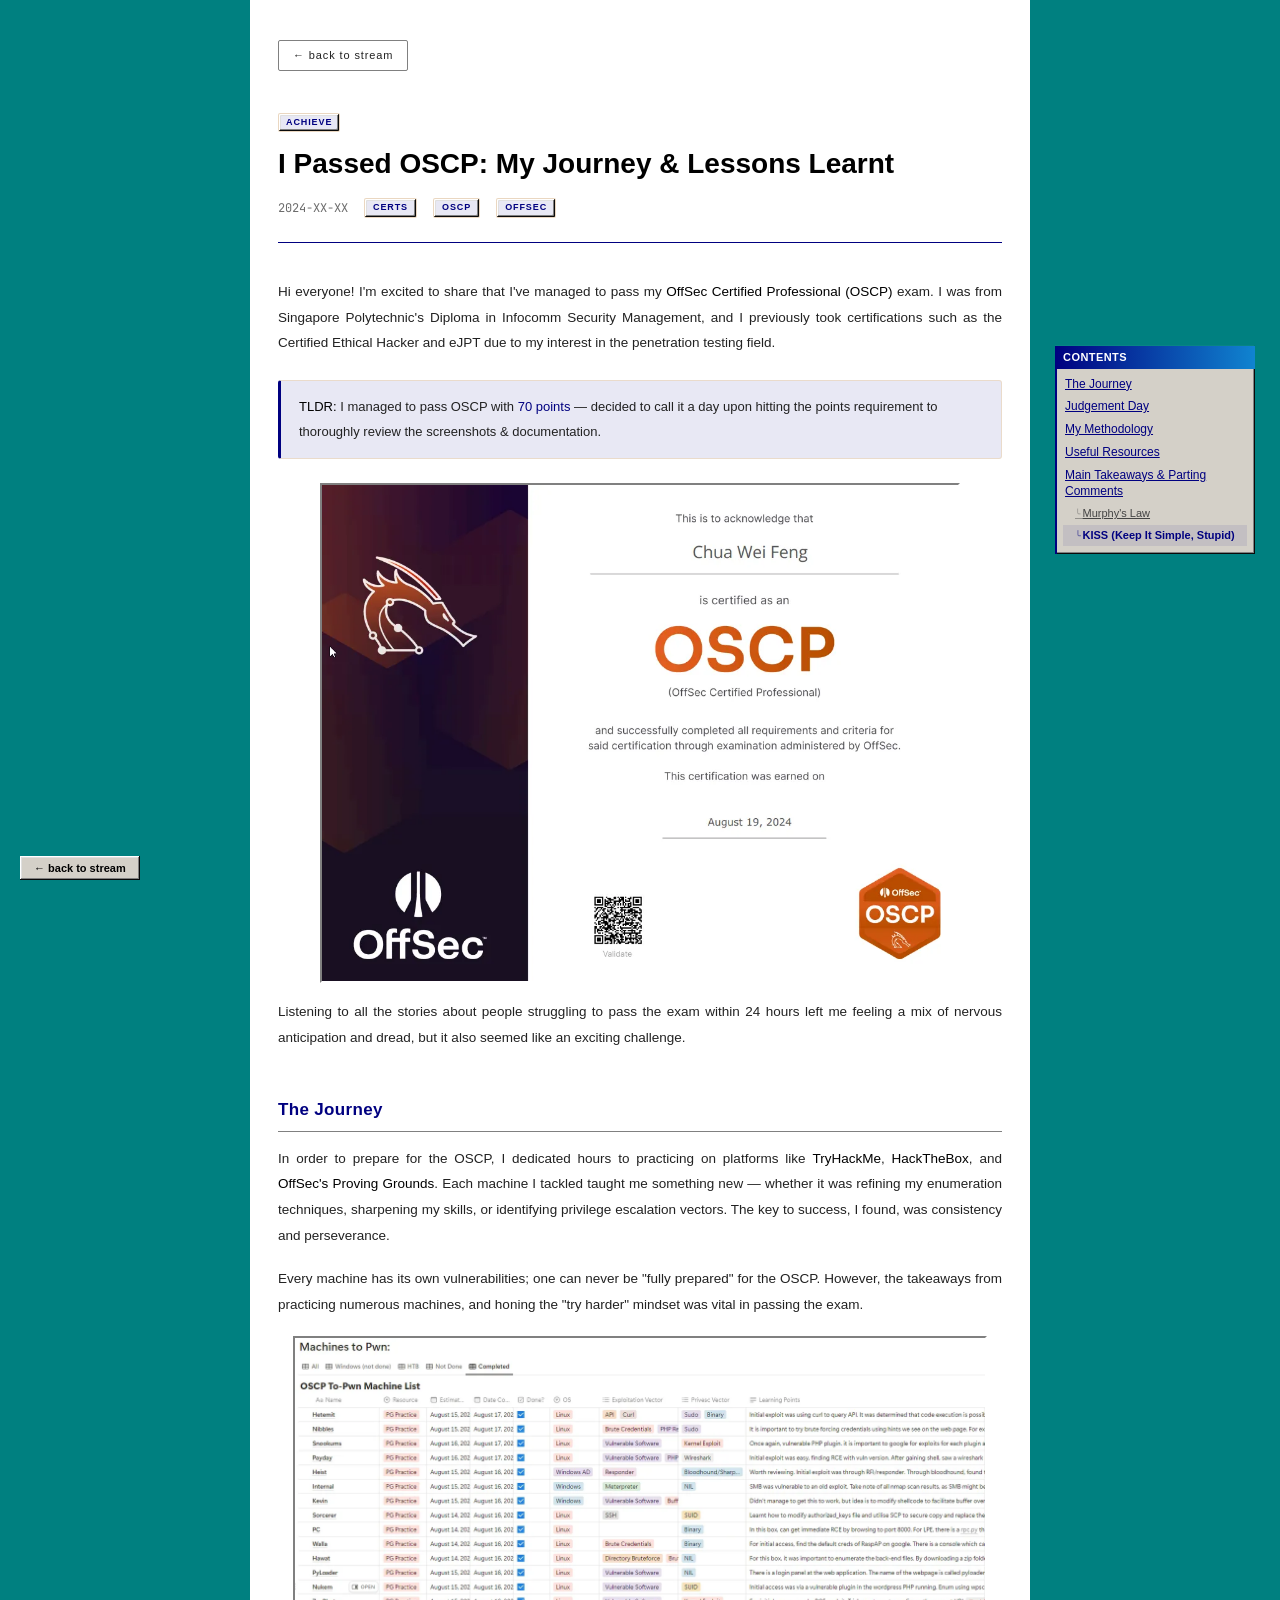
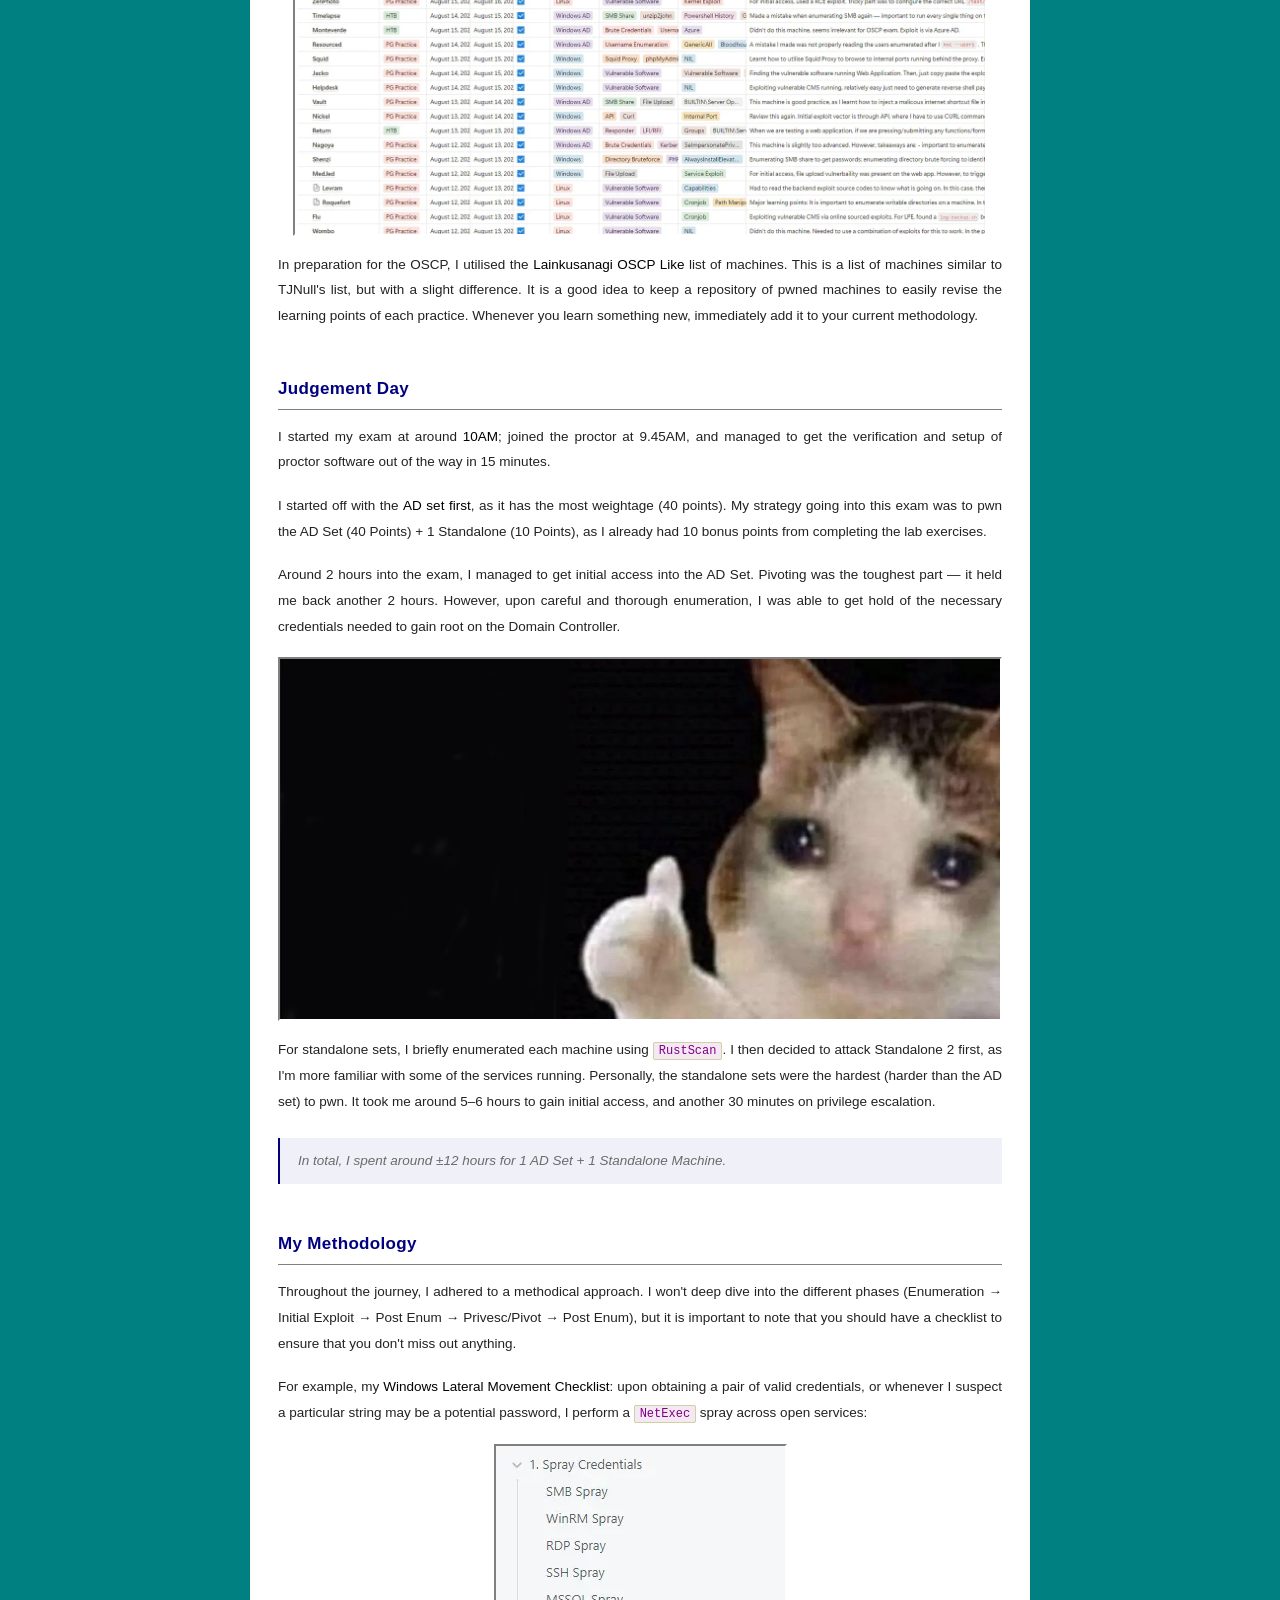
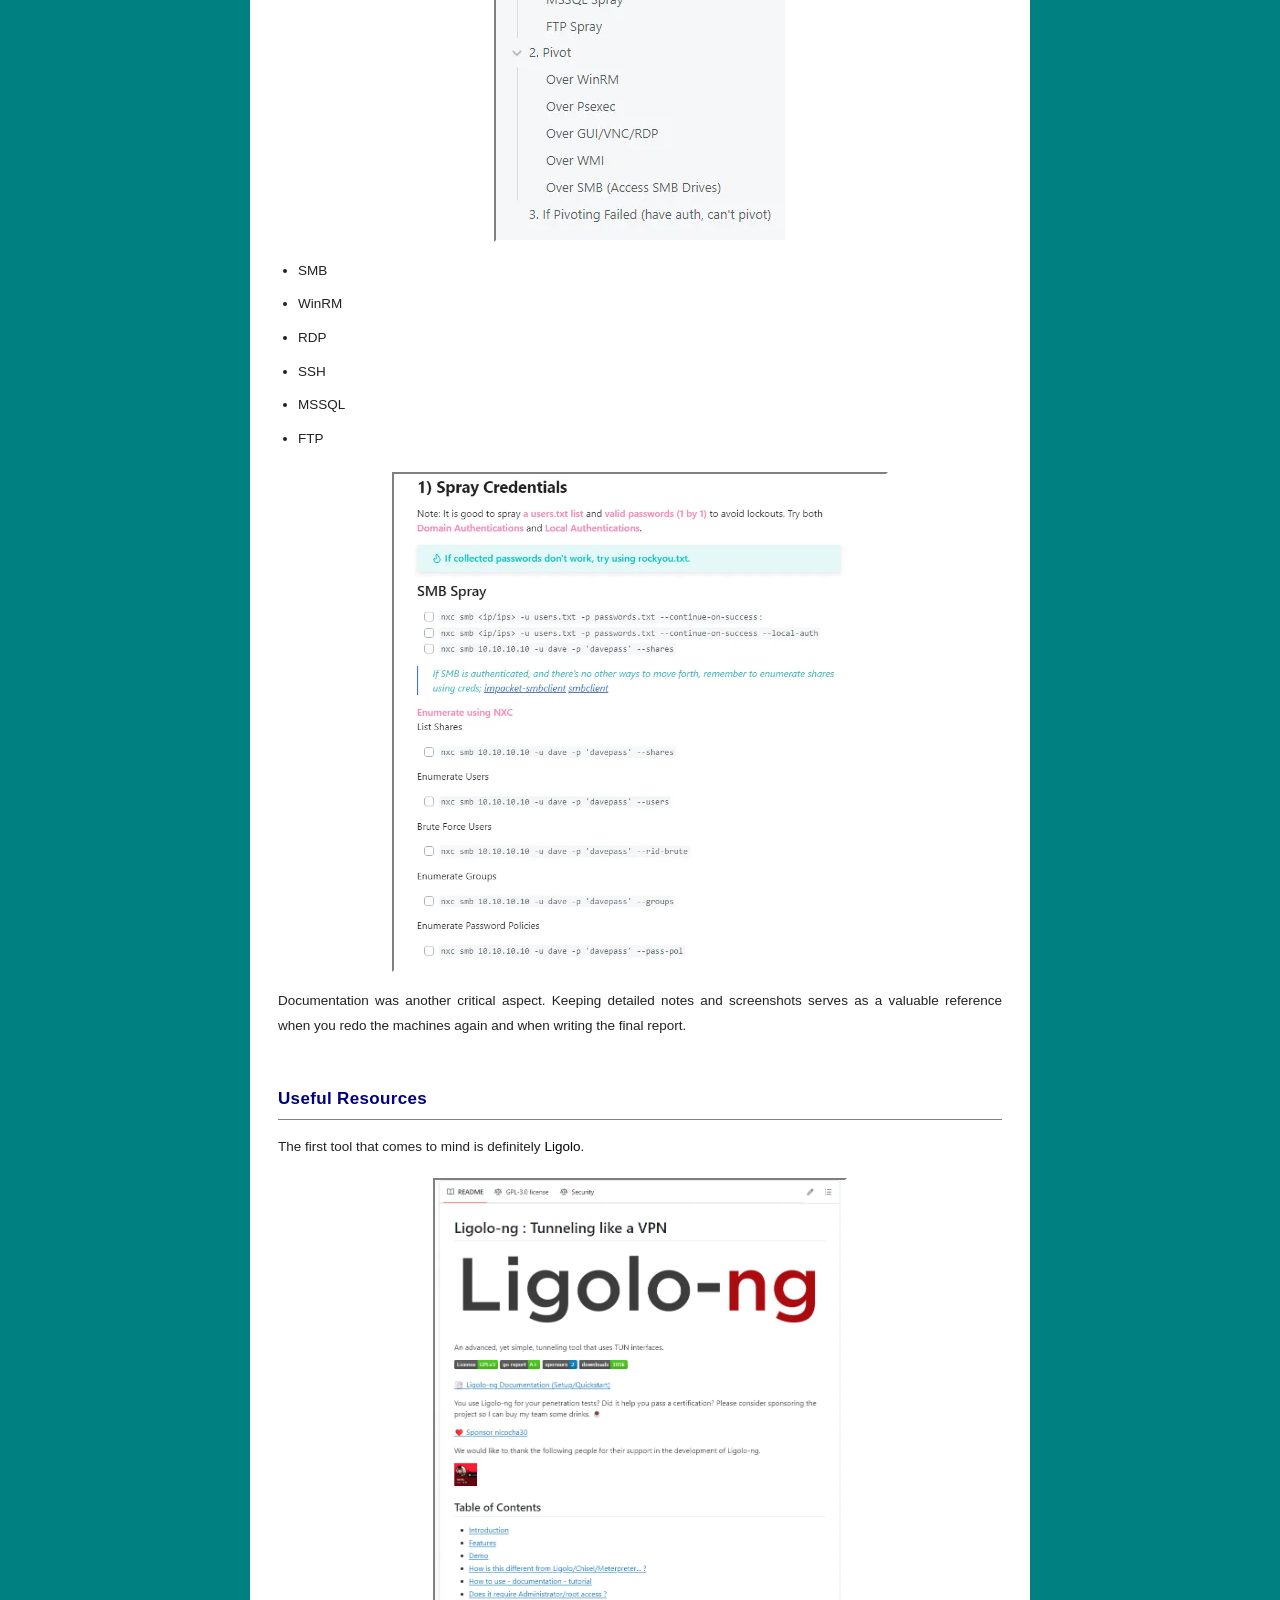
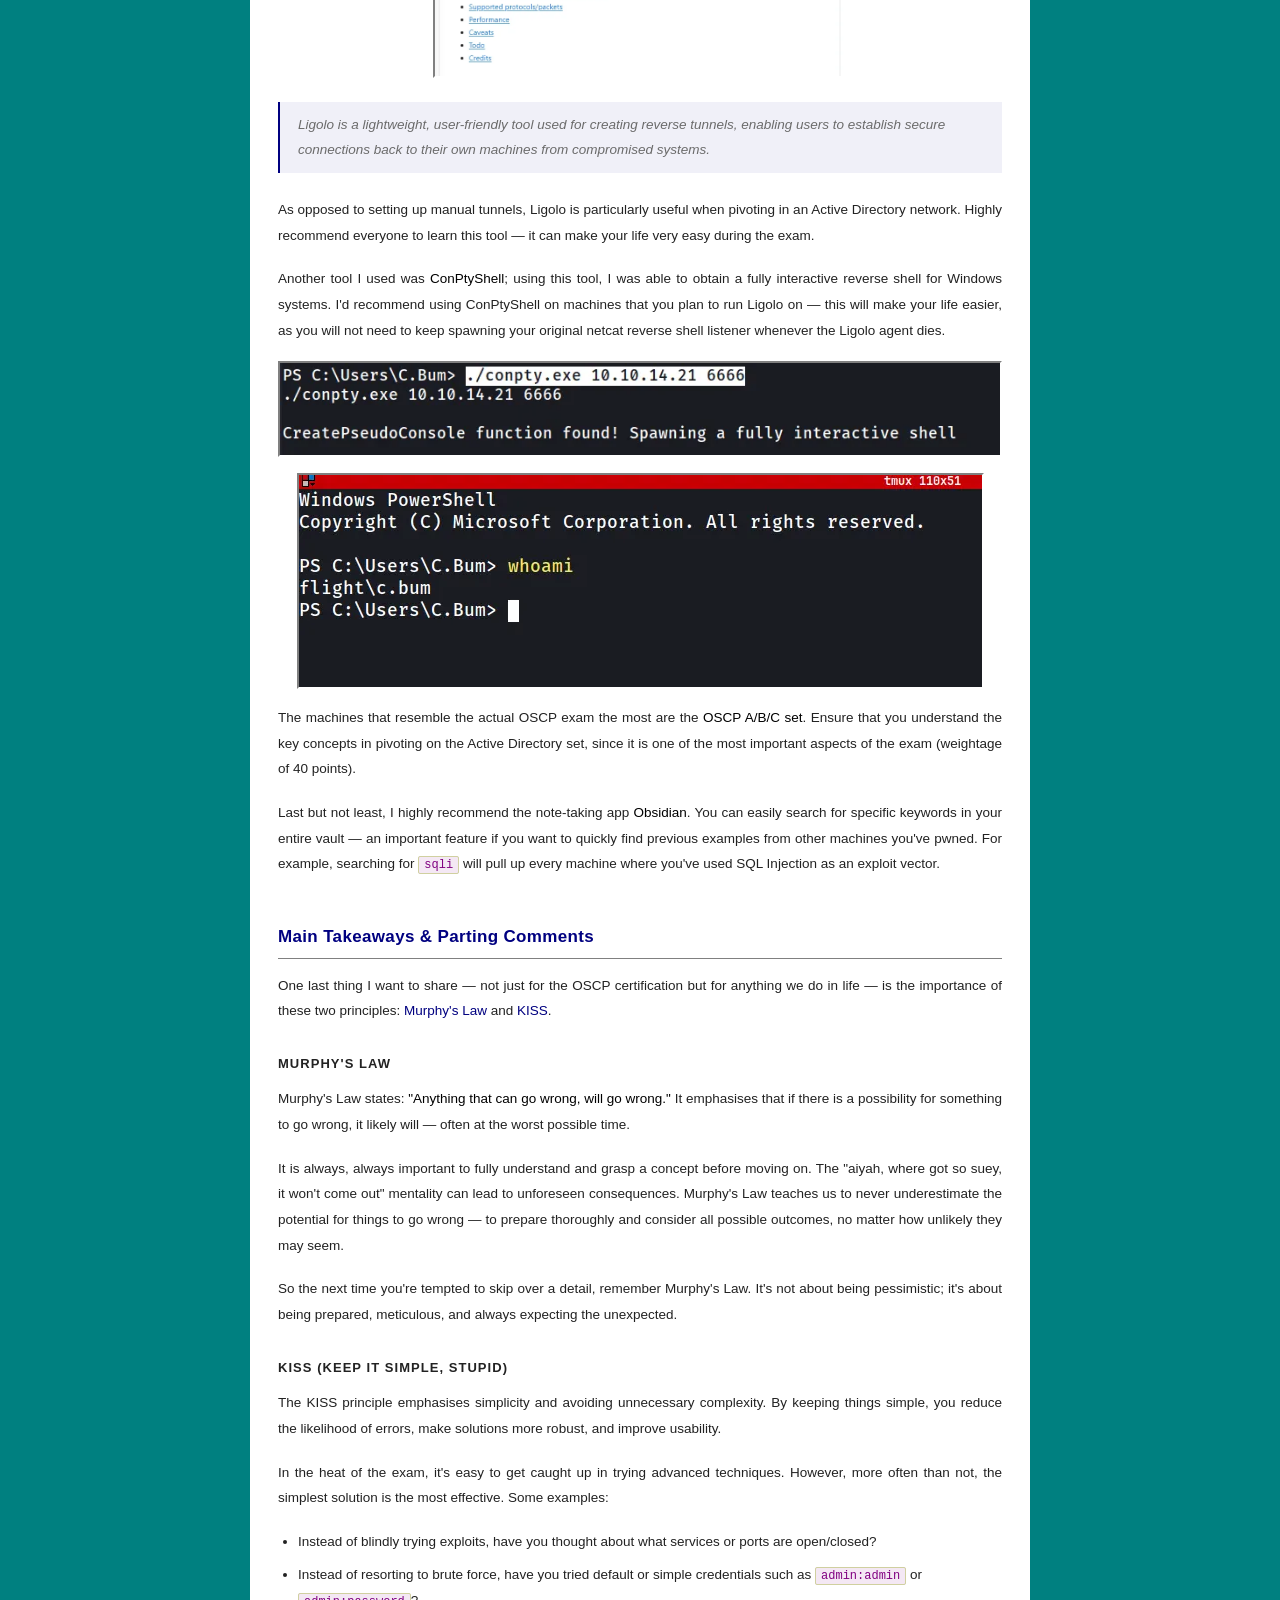
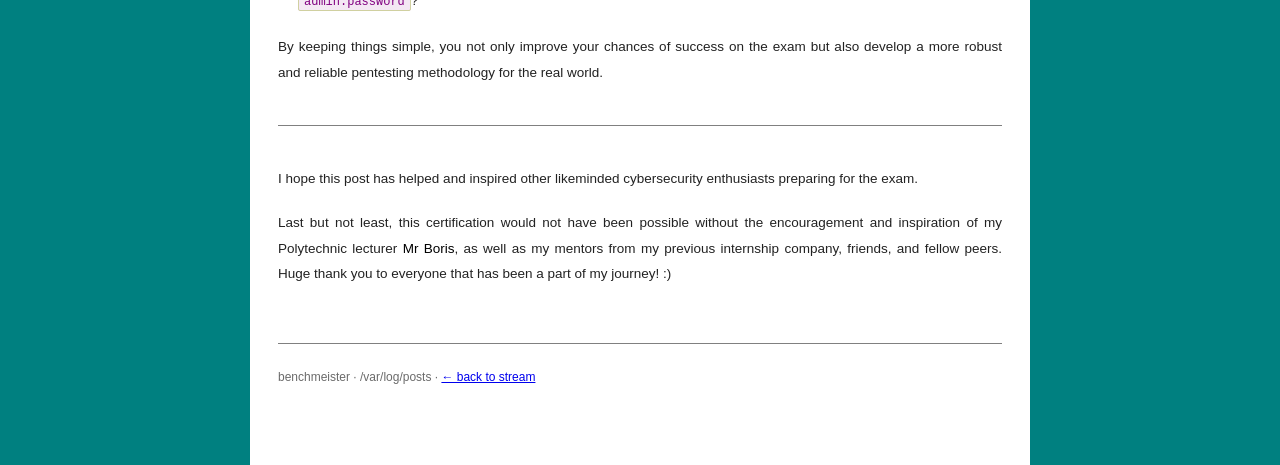
==== commit d4060b5d: "Changed text to reflect my own, also added mitre attack section" ====
--- a/posts/post-1.html
+++ b/posts/post-1.html
@@ -126,6 +126,7 @@
 
         .post-body p {
             margin-bottom: 18px;
+            text-align: justify;
         }
 
         .post-body strong {
--- a/styles.css
+++ b/styles.css
@@ -702,7 +702,7 @@
     text-transform: none;
 }
 
-.post-body p    { margin-bottom: 14px; }
+.post-body p    { margin-bottom: 14px; text-align: justify; }
 .post-body strong { color: var(--text-primary); font-weight: bold; }
 .post-body em   { color: var(--blue); font-style: italic; }
 
